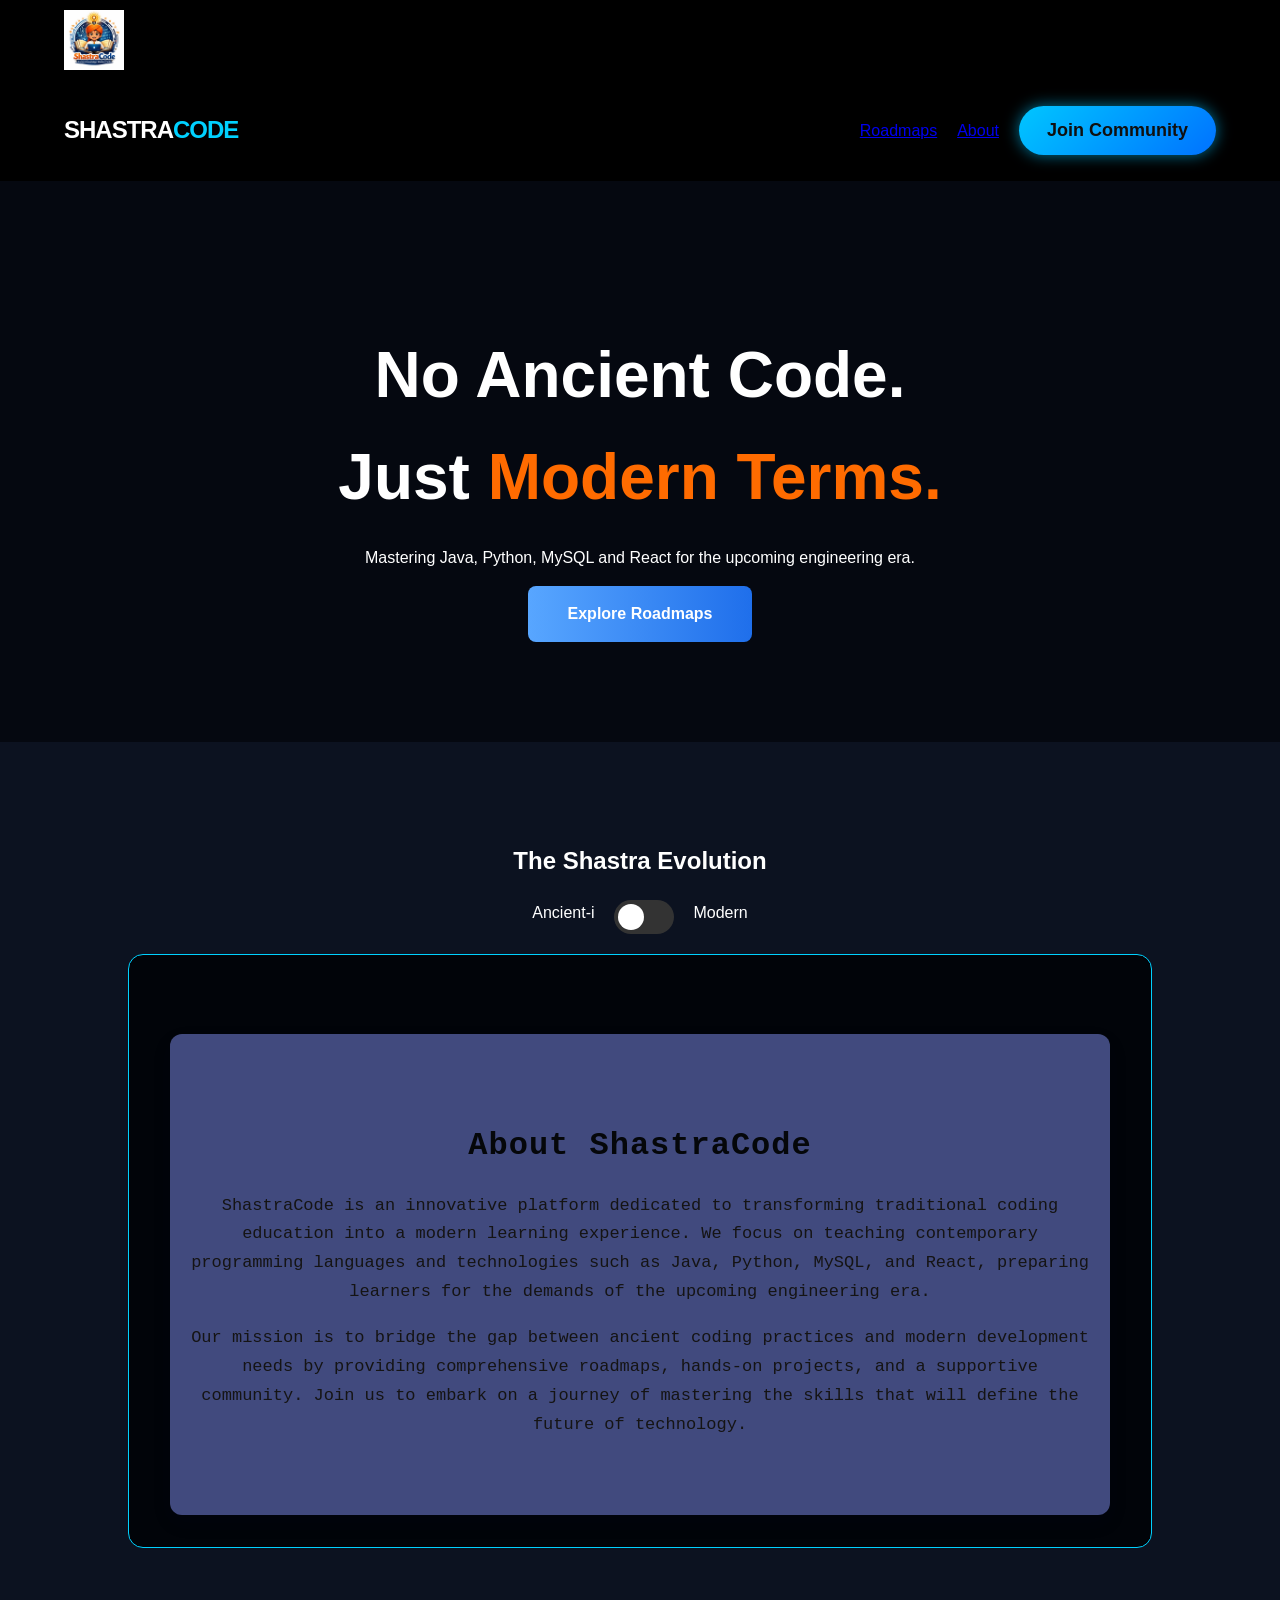
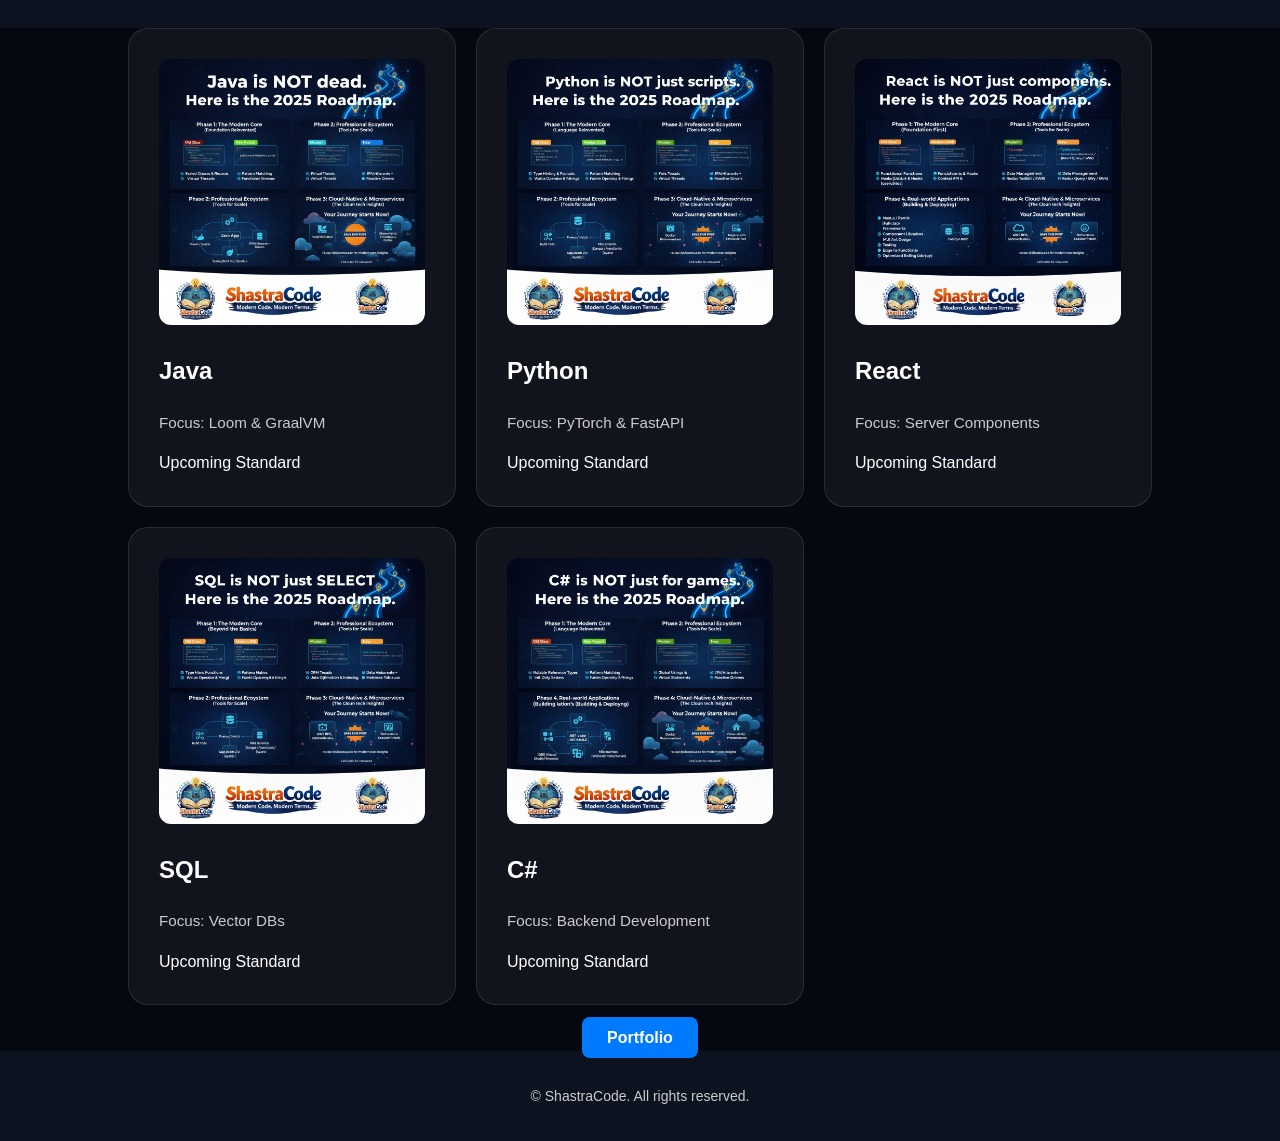
==== index.html @ 58cebaa6 "Add files via upload" ====
<!DOCTYPE html>
<html lang="en">
<head>
    <meta charset="UTF-8">
    <meta name="viewport" content="width=device-width, initial-scale=1.0">
    <title>ShastraCode | Modern Terms</title>
    <link rel="stylesheet" href="style.css">
</head>
<nav>
    <div class="logo">
        <a href="#">
            <img src="WhatsApp Image 2025-12-17 at 12.20.04 AM.jpeg" alt="ShastraCode Logo">
        </a>
    </div>
    
</nav>
<body>
    <nav>
        <div class="logo">SHASTRA<span>CODE</span></div>
        <ul>
            <li><a href="#roadmaps">Roadmaps</a></li>
            <li><a href="#about">About</a></li>
            <li><button id="joinBtn" class="join-btn">Join Community</button></li>
        </ul>
    </nav>
    <header>
        <h1>No Ancient Code. <br>Just <span>Modern Terms.</span></h1>
        <p>Mastering Java, Python, MySQL and React for the upcoming engineering era.</p>
        <a href="roadmap.html" class="explore-btn">Explore Roadmaps</a>
    </header>
    <section class="comparison-section">
    <h2>The Shastra Evolution</h2>
    <div class="toggle-container">
        <span id="label-ancient">Ancient</span>-i 
        <label class="switch">
            <input type="checkbox" id="codeToggle">
            <span class="slider round"></span>
        </label>
        <span id="label-modern">Modern</span>
    </div>
    <div class="code-display">
        <pre id="codeBlock">
        </pre>
        <section id="about" class="about-section">
        <h2>About ShastraCode</h2>
        <p>ShastraCode is an innovative platform dedicated to transforming traditional coding education into a
        modern learning experience. We focus on teaching contemporary programming languages and technologies such as 
        Java, Python, MySQL, and React, preparing learners for the demands of the upcoming engineering era.</p>
        <p>Our mission is to bridge the gap between ancient coding practices and modern development needs
        by providing comprehensive roadmaps, hands-on projects, and a supportive community. Join us to embark on a journey
         of mastering the skills that will define the future of technology.</p>
        </section>
    </div>
    </section>
    <section id="roadmaps" class="grid">
    <div class="card" data-image="roadmap-java.jpg">
        <img src="Road map java.jpg" alt="roadmap-java">
        <h2>Java</h2>
        <p>Focus: Loom & GraalVM</p>
        <span>Upcoming Standard</span>
    </div>

    <div class="card" data-image="roadmap-python.jpg">
        <img src="road map of python.jpg" alt="roadmap-python">
        <h2>Python</h2>
        <p>Focus: PyTorch & FastAPI</p>
        <span>Upcoming Standard</span>
    </div>

    <div class="card" data-image="roadmap-react.png">
        <img src="road map of react.png" alt="roadmap-react">
        <h2>React</h2>
        <p>Focus: Server Components</p>
        <span>Upcoming Standard</span>
    </div>

    <div class="card" data-image="roadmap-sql.jpg">
        <img src="road map of sql.jpg" alt="roadmap-sql">
        <h2>SQL</h2>
        <p>Focus: Vector DBs</p>
        <span>Upcoming Standard</span>
    </div>

    <div class="card" data-image="roadmap-csharp.png">
        <img src="roadmap of csharp.jpg" alt="roadmap-c#">
        <h2>C#</h2>
        <p>Focus: Backend Development</p>
        <span>Upcoming Standard</span>
    </div>
</section>
<div id="imageModal" class="modal">
    <span class="close">&times;</span>
    <img class="modal-content" id="modalImg">
</div>
<script>
const cards = document.querySelectorAll(".card");
const modal = document.getElementById("imageModal");
const modalImg = document.getElementById("modalImg");
const closeBtn = document.querySelector(".close");

cards.forEach(card => {
    card.addEventListener("click", () => {
        modal.style.display = "flex";
        modalImg.src = card.dataset.image;
    });
});

closeBtn.onclick = () => {
    modal.style.display = "none";
};

modal.onclick = (e) => {
    if (e.target === modal) {
        modal.style.display = "none";
    }
};
</script>
   <div id="communityModal" class="community-modal">
    <div class="community-box">
        <span class="close" id="closeCommunity">&times;</span>
        <h2>Join Our Community</h2>
        <!-- Instagram -->
        <a href="https://ig.me/j/AbYziWUjoGdrCdl3/"
           target="_blank"
           class="community-link instagram">
            Join on Instagram
        </a>
        <!-- WhatsApp Channel / Group -->
        <a href="https://chat.whatsapp.com/Jl9ePzjeTgsHrA8PAnRwOg"
           target="_blank"
           class="community-link whatsapp">
            Join on WhatsApp
        </a>
    </div>
</div>

<script>
    const joinBtn = document.getElementById('joinBtn');
    const communityModal = document.getElementById('communityModal');
    const closeCommunity = document.getElementById('closeCommunity');
    joinBtn.onclick = () => {
        communityModal.style.display = 'flex';
    };

    closeCommunity.onclick = () => {
        communityModal.style.display = 'none';
    };

    window.onclick = (e) => {
        if (e.target === communityModal) {
            communityModal.style.display = 'none';
        }
    };
</script>
<div class="center-btn">
    <li class="portfolio-btn">
        <a href="portfolio.html">Portfolio</a>
    </li>
</div>
<footer>
    <p>&copy;  ShastraCode. All rights reserved.</p>
</footer>
</body>
</html>
---- style.css ----
:root {
    --bg: #050810;
    --card-bg: rgba(255, 255, 255, 0.05);
    --orange: #ff6b00;
    --blue: #00d1ff;
    --text: #ffffff;
}
body {
    background-color: var(--bg);
    color: var(--text);
    font-family: 'Inter', sans-serif;
    margin: 0;
    line-height: 1.6;
}
nav {
    display: flex;
    justify-content: space-between;
    padding: 2rem 5%;
    align-items: center;
}
.logo { 
    font-weight: 900; 
    font-size: 1.5rem; 
    letter-spacing: -1px;
    box-sizing: border-box;
}
.logo span {
     color: var(--blue); 
}
header {
    text-align: center;
    padding: 100px 10%;
}
h1 { 
    font-size: 4rem; 
    margin-bottom: 1rem; 
}
h1 span {
     color: var(--orange);
}
.grid {
    display: grid;
    grid-template-columns: repeat(auto-fit, minmax(250px, 1fr));
    gap: 20px;
    padding: 0 10%;
}
.card {
    background: var(--card-bg);
    padding: 30px;
    border-radius: 20px;
    border: 1px solid rgba(255, 255, 255, 0.1);
    transition: 0.3s ease;
}
.card:hover {
    border-color: var(--blue);
    transform: translateY(-10px);
}
.comparison-section { 
    padding: 80px 10%; 
    text-align: center; 
    background: #0c1220; 
}
.code-display { 
    background: #010409; 
    padding: 2rem; 
    border-radius: 15px; 
    text-align: left; 
    font-family: 'Fira Code', monospace;
    border: 1px solid var(--blue);
    margin-top: 20px;
}
.switch { 
    position: relative;
    display: inline-block;
    width: 60px; 
    height: 34px; 
    margin: 0 15px; 
}
.switch input {
    opacity: 0;
    width: 0; 
    height: 0;
}
.slider { 
    position: absolute; 
    cursor: pointer; 
    top: 0; 
    left: 0; 
    right: 0; 
    bottom: 0; 
    background-color: #333;
    transition: .4s; 
    border-radius: 34px;
}
.slider:before { 
    position: absolute; 
    content: ""; 
    height: 26px; 
    width: 26px; 
    left: 4px; 
    bottom: 4px; 
    background-color: white;
    transition: .4s;
    border-radius: 50%; 
}
input:checked + .slider { 
    background-color: var(--orange); 
}
input:checked + .slider:before { 
    transform: translateX(26px); 
}
nav {
    display: flex;
    justify-content: space-between;
    align-items: center;
    padding: 10px 5%;
    background: #000000; 
}
.logo img {
    height: 60px; 
    width: auto;  
    display: block;
}
nav ul {
    display: flex;
    list-style: none;
    align-items: center;
}

nav ul li {
    margin-left: 20px;
}
.path-steps {
    display: flex;
    flex-direction: column;
    align-items: center;
    gap: 20px;
    margin-top: 40px;
}
.step {
    background: var(--card-bg);
    border-left: 4px solid var(--orange);
    padding: 20px;
    width: 80%;
    border-radius: 0 15px 15px 0;
    position: relative;
    animation: slideIn 0.5s ease forwards;
}
@keyframes slideIn {
    from { opacity: 0; transform: translateX(-20px); }
    to { opacity: 1; transform: translateX(0); }
}
.about-section {
  padding: 60px 20px;
  background: #414a7e;
  text-align: center;
  max-width: 900px;
  margin: 0 auto;
  border-radius: 12px;
  box-shadow: 0 8px 20px rgba(14, 12, 46, 0.08);
}
.about-section h2 {
  font-size: 32px;
  font-weight: 700;
  color: #05070a;
  margin-bottom: 20px;
  letter-spacing: 1px;
}
.about-section p {
  font-size: 17px;
  line-height: 1.7;
  color: #151414;
  margin-bottom: 15px;
}
/* Responsive Design */
@media (max-width: 768px) {
  .about-section {
    padding: 40px 15px;
  }
  .about-section h2 {
    font-size: 26px;
  }
  .about-section p {
    font-size: 15px;
  }
}
.modal {
    display: none;
    position: fixed;
    z-index: 999;
    inset: 0;
    background: rgba(0, 0, 0, 0.85);
    justify-content: center;
    align-items: center;
}
.modal-content {
    max-width: 90%;
    max-height: 90%;
    border-radius: 12px;
}
.close {
    position: absolute;
    top: 25px;
    right: 35px;
    font-size: 40px;
    color: #fff;
    cursor: pointer;
}
.card {
    cursor: pointer;
    transition: transform 0.3s ease;
}
.card:hover {
    transform: translateY(-6px);
}
.card img {
    width: 100%;
    border-radius: 12px;
}
.card h3 {
    margin-top: 15px;
    font-size: 1.2rem;
}
.card p {
    font-size: 0.95rem;
    color: #ccc;
    margin-top: 10px;
}
.card:hover h3 {
    color: var(--blue);
}
.card:hover p {
    color: #eee;
}
.modal-content img {
    width: 100%;
    height: auto;
    border-radius: 12px;
}
.modal-content video {
    width: 100%;
    height: auto;
    border-radius: 12px;
}
.modal-content iframe {
    width: 100%;
    height: 500px;
    border: none;
    border-radius: 12px;
}
.modal.show {
    display: flex;
}
.join-btn {
    background: linear-gradient(135deg, #00c6ff, #0072ff);
    color: #101010;
    border: none;
    padding: 14px 28px;
    font-size: 18px;
    font-weight: 600;
    border-radius: 30px;
    cursor: pointer;
    box-shadow: 0 0 15px rgba(0, 198, 255, 0.6);
    transition: transform 0.3s ease, box-shadow 0.3s ease;
}
.join-btn:hover {
    transform: translateY(-3px);
    box-shadow: 0 0 25px rgba(12, 176, 201, 0.9);
}
.community-modal {
    display: none;
    position: fixed;
    inset: 0;
    background: rgba(240, 239, 239, 0.8);
    justify-content: center;
    align-items: center;
    z-index: 1000;
}
.community-box {
    background: #111;
    padding: 30px;
    border-radius: 16px;
    text-align: center;
    width: 300px;
    box-shadow: 0 0 20px rgba(0, 198, 255, 0.4);
}
.community-box h2 {
    color: #fff;
    margin-bottom: 20px;
}
.community-link {
    display: block;
    padding: 12px;
    margin: 10px 0;
    border-radius: 8px;
    color: #fff;
    text-decoration: none;
    font-weight: 600;
}
.instagram {
    background: linear-gradient(45deg, #f58529, #dd2a7b, #8134af);
}
.whatsapp {
    background: #25D366;
}
.close {
    position: absolute;
    top: 15px;
    right: 25px;
    font-size: 28px;
    color: #f1f4f1;
    cursor: pointer;
}
html {
  scroll-behavior: smooth;
}
button:hover {
  transform: scale(1.05);
}
button:active {
  transform: scale(0.95);
}
.login-body {
    background: #0f172a;
    display: flex;
    justify-content: center;
    align-items: center;
    height: 100vh;
}
.login-container {
    background: #020617;
    padding: 30px;
    width: 320px;
    border-radius: 10px;
    text-align: center;
    color: white;
}

.login-container input,
.login-container select {
    width: 100%;
    padding: 10px;
    margin: 10px 0;
    border-radius: 5px;
    border: none;
}
.login-container button {
    width: 100%;
    padding: 10px;
    background: #38bdf8;
    border: none;
    border-radius: 5px;
    cursor: pointer;
}
#errorMsg {
    color: red;
    margin-top: 10px;
}
button {
  background: linear-gradient(135deg, #56ccf2, #2f80ed);
  border: none;
  padding: 14px;
  width: 100%;
  border-radius: 10px;
  color: white;
  font-weight: bold;
  cursor: pointer;
  transition: 0.3s;
}

button:hover {
  transform: translateY(-2px);
  box-shadow: 0 8px 20px rgba(47,128,237,0.6);
}

.explore-btn {
    display: inline-block;
    padding: 15px 40px;
    background: linear-gradient(90deg, #58a6ff, #1f6feb);
    color: white;
    text-decoration: none;
    border-radius: 8px;
    font-weight: 600;
    transition: 0.3s ease;
}

.explore-btn:hover {
    transform: scale(1.05);
    box-shadow: 0 0 20px #58a6ff;
}
footer {
    text-align: center;
    padding: 20px;
    background: #0c1220;
    color: #ccc;
    font-size: 14px;
}
.center-btn {
    display: flex;
    justify-content: center;
    align-items: center;
    margin-top: 20px;
}

.portfolio-btn {
    list-style: none;
}

.portfolio-btn a {
    text-decoration: none;
    background-color: #007BFF;
    color: white;
    padding: 12px 25px;
    border-radius: 8px;
    font-size: 16px;
    font-weight: bold;
    transition: 0.3s ease;
}

.portfolio-btn a:hover {
    background-color: #0056b3;
    transform: scale(1.05);
}
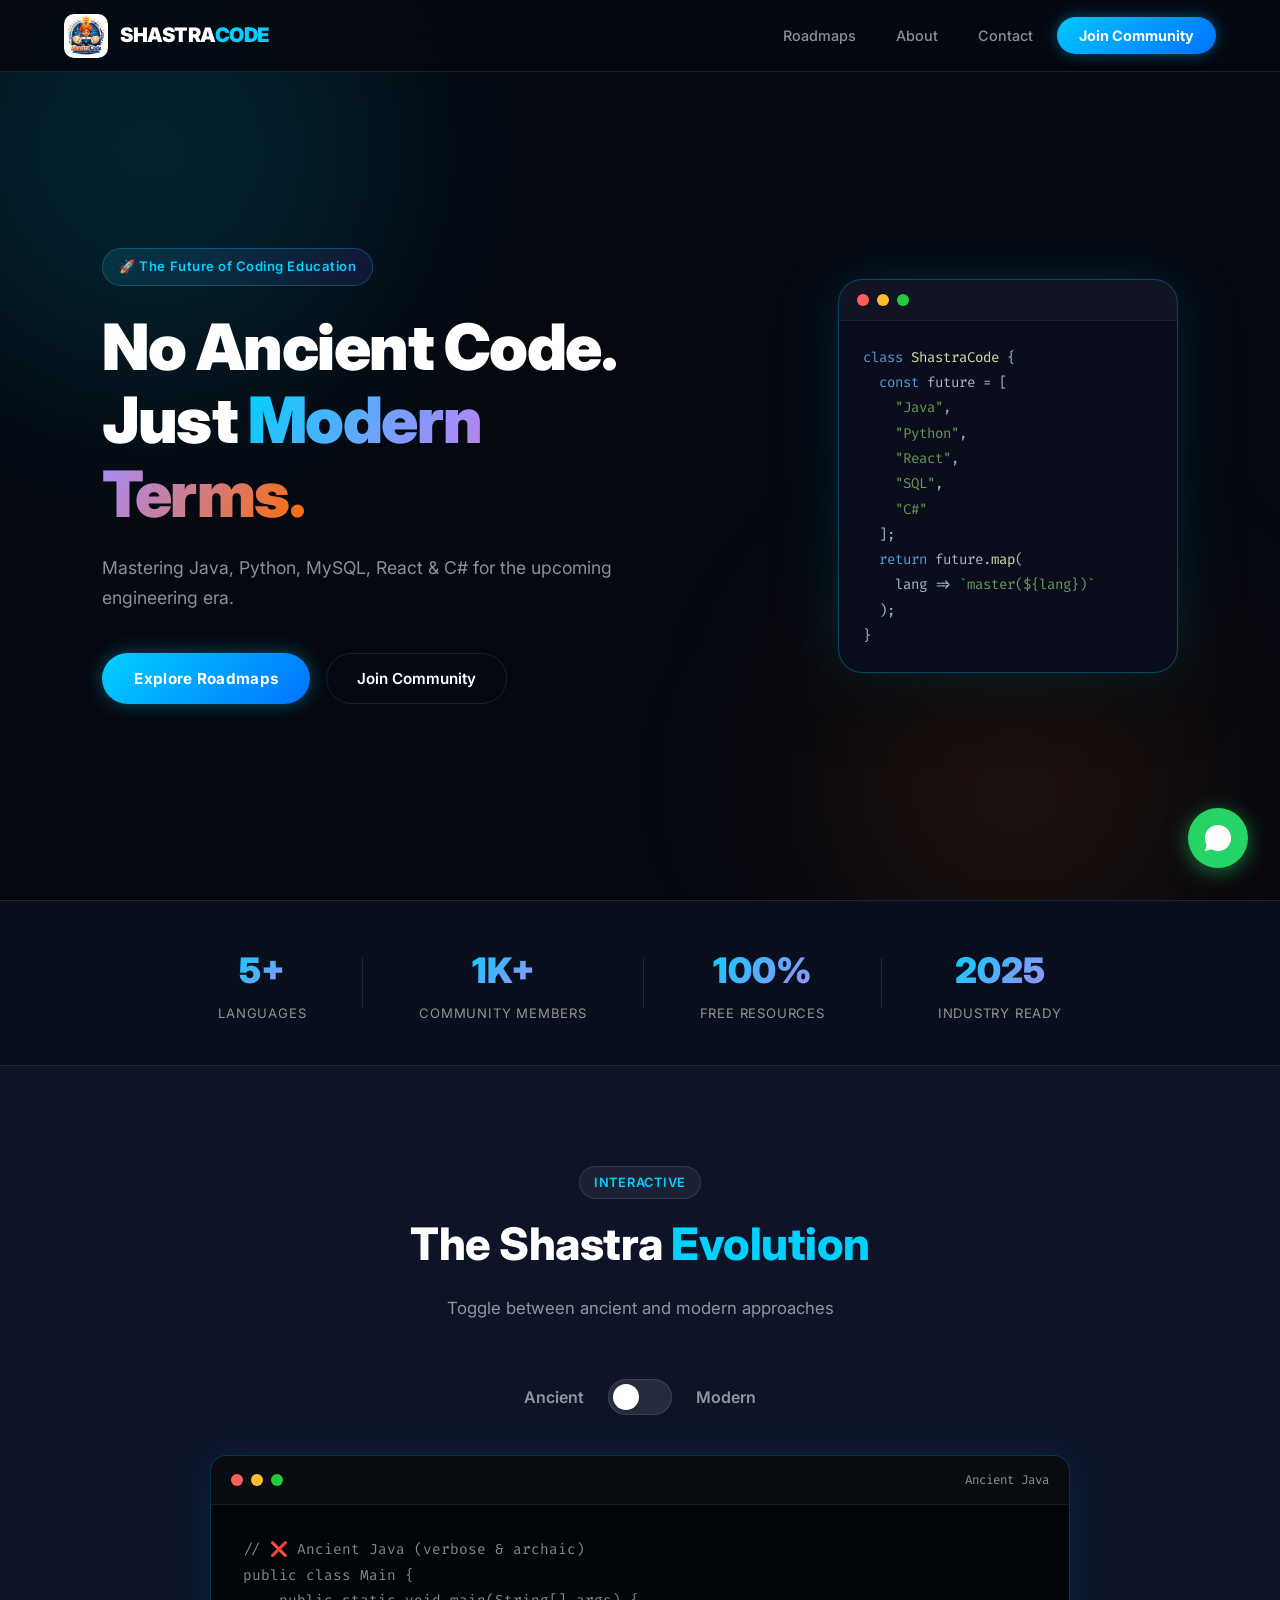
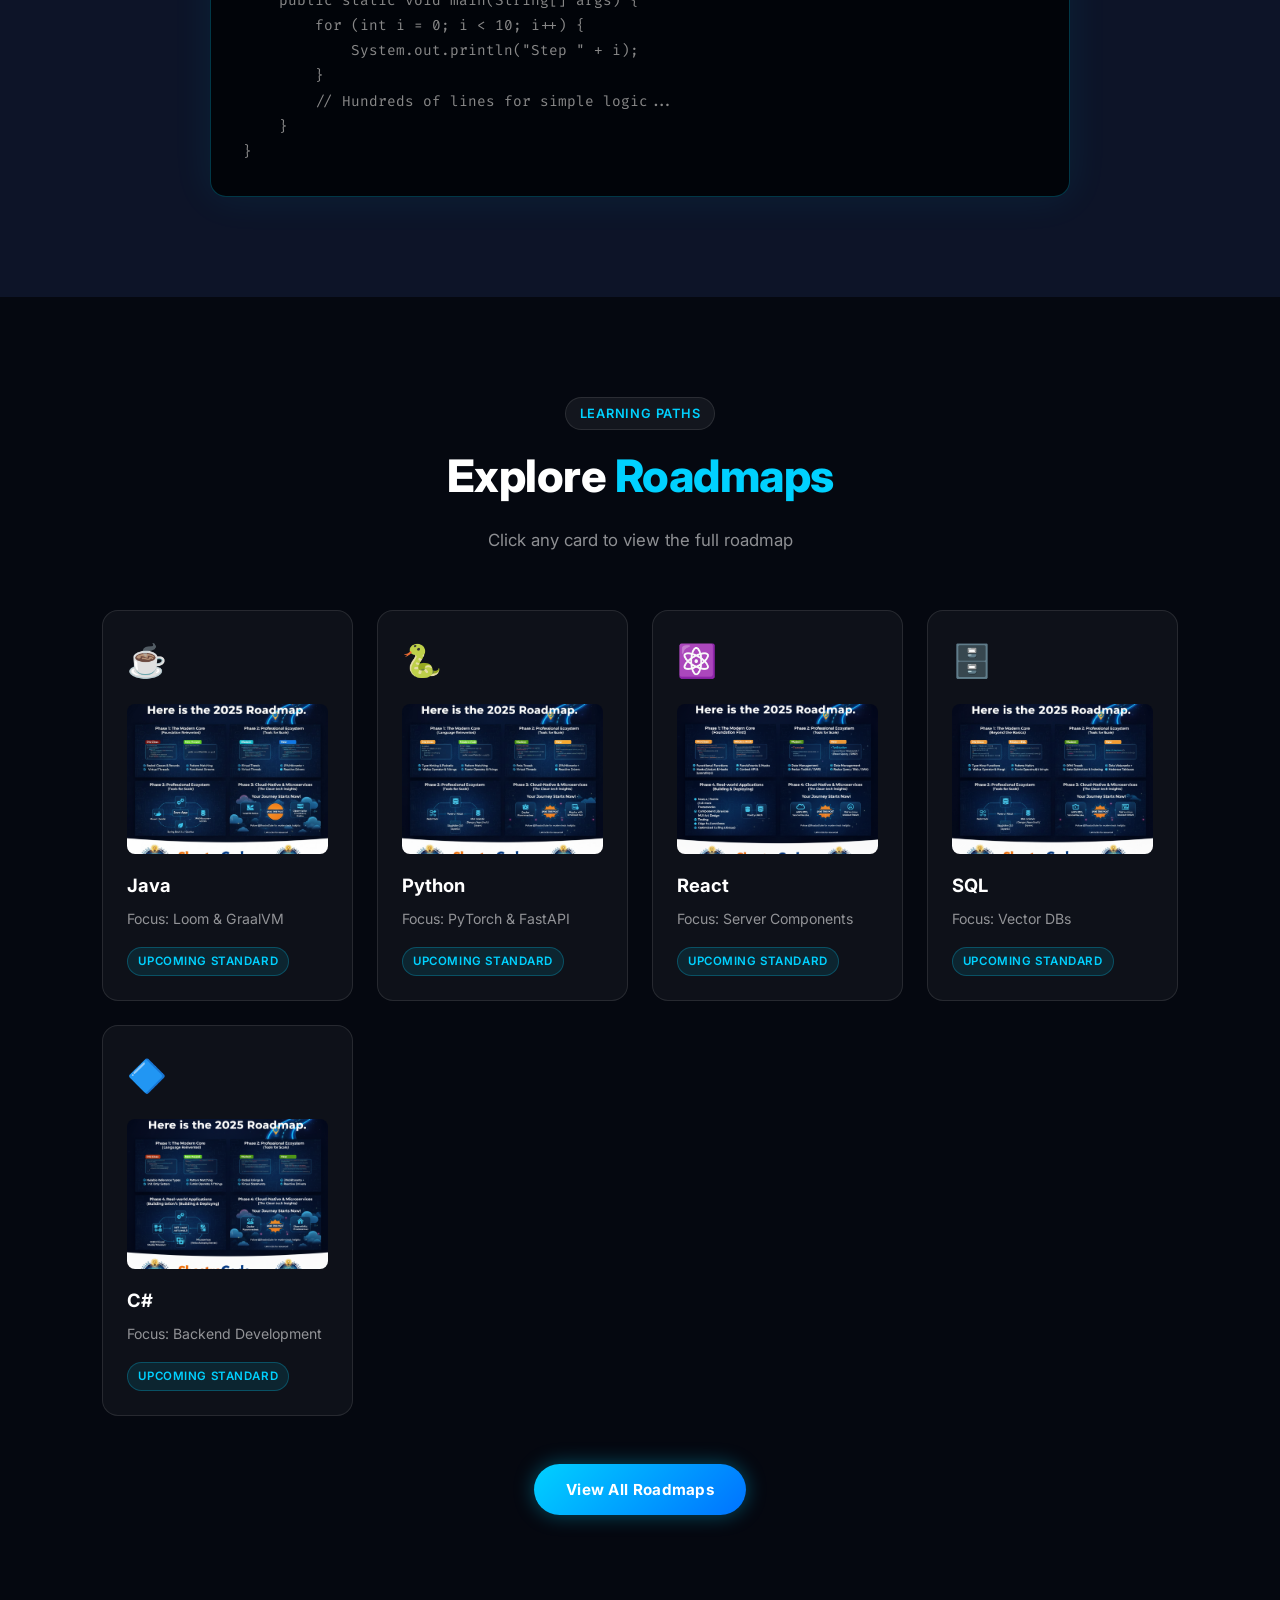
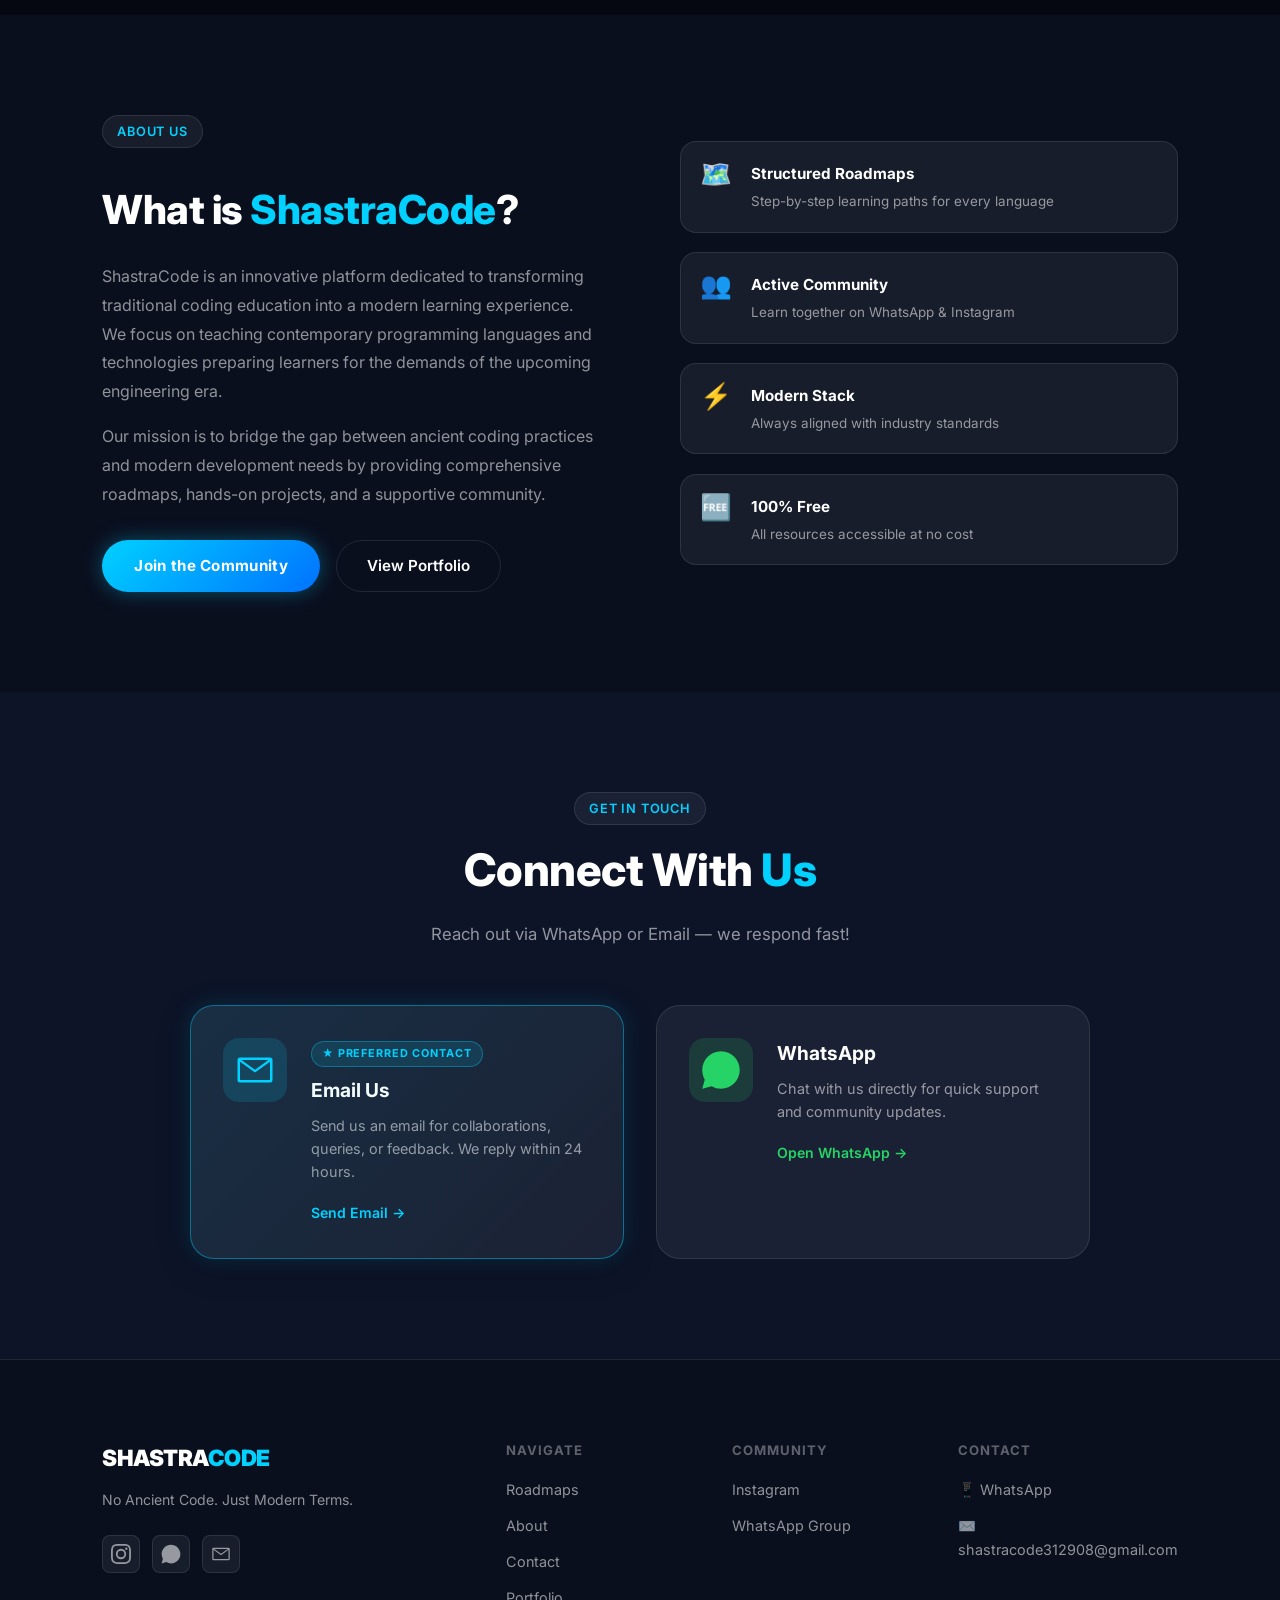
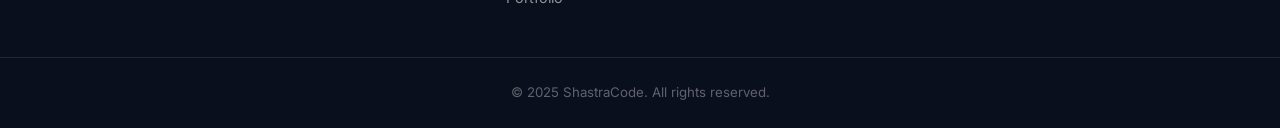
==== commit 84f189ed: "Add files via upload" ====
--- a/index.html
+++ b/index.html
@@ -1,164 +1,373 @@
-<!DOCTYPE html>
-<html lang="en">
-<head>
-    <meta charset="UTF-8">
-    <meta name="viewport" content="width=device-width, initial-scale=1.0">
-    <title>ShastraCode | Modern Terms</title>
-    <link rel="stylesheet" href="style.css">
-</head>
-<nav>
-    <div class="logo">
-        <a href="#">
-            <img src="WhatsApp Image 2025-12-17 at 12.20.04 AM.jpeg" alt="ShastraCode Logo">
-        </a>
-    </div>
-    
-</nav>
-<body>
-    <nav>
-        <div class="logo">SHASTRA<span>CODE</span></div>
-        <ul>
-            <li><a href="#roadmaps">Roadmaps</a></li>
-            <li><a href="#about">About</a></li>
-            <li><button id="joinBtn" class="join-btn">Join Community</button></li>
-        </ul>
-    </nav>
-    <header>
-        <h1>No Ancient Code. <br>Just <span>Modern Terms.</span></h1>
-        <p>Mastering Java, Python, MySQL and React for the upcoming engineering era.</p>
-        <a href="roadmap.html" class="explore-btn">Explore Roadmaps</a>
-    </header>
-    <section class="comparison-section">
-    <h2>The Shastra Evolution</h2>
-    <div class="toggle-container">
-        <span id="label-ancient">Ancient</span>-i 
-        <label class="switch">
-            <input type="checkbox" id="codeToggle">
-            <span class="slider round"></span>
-        </label>
-        <span id="label-modern">Modern</span>
-    </div>
-    <div class="code-display">
-        <pre id="codeBlock">
-        </pre>
-        <section id="about" class="about-section">
-        <h2>About ShastraCode</h2>
-        <p>ShastraCode is an innovative platform dedicated to transforming traditional coding education into a
-        modern learning experience. We focus on teaching contemporary programming languages and technologies such as 
-        Java, Python, MySQL, and React, preparing learners for the demands of the upcoming engineering era.</p>
-        <p>Our mission is to bridge the gap between ancient coding practices and modern development needs
-        by providing comprehensive roadmaps, hands-on projects, and a supportive community. Join us to embark on a journey
-         of mastering the skills that will define the future of technology.</p>
-        </section>
-    </div>
-    </section>
-    <section id="roadmaps" class="grid">
-    <div class="card" data-image="roadmap-java.jpg">
-        <img src="Road map java.jpg" alt="roadmap-java">
-        <h2>Java</h2>
-        <p>Focus: Loom & GraalVM</p>
-        <span>Upcoming Standard</span>
-    </div>
-
-    <div class="card" data-image="roadmap-python.jpg">
-        <img src="road map of python.jpg" alt="roadmap-python">
-        <h2>Python</h2>
-        <p>Focus: PyTorch & FastAPI</p>
-        <span>Upcoming Standard</span>
-    </div>
-
-    <div class="card" data-image="roadmap-react.png">
-        <img src="road map of react.png" alt="roadmap-react">
-        <h2>React</h2>
-        <p>Focus: Server Components</p>
-        <span>Upcoming Standard</span>
-    </div>
-
-    <div class="card" data-image="roadmap-sql.jpg">
-        <img src="road map of sql.jpg" alt="roadmap-sql">
-        <h2>SQL</h2>
-        <p>Focus: Vector DBs</p>
-        <span>Upcoming Standard</span>
-    </div>
-
-    <div class="card" data-image="roadmap-csharp.png">
-        <img src="roadmap of csharp.jpg" alt="roadmap-c#">
-        <h2>C#</h2>
-        <p>Focus: Backend Development</p>
-        <span>Upcoming Standard</span>
-    </div>
-</section>
-<div id="imageModal" class="modal">
-    <span class="close">&times;</span>
-    <img class="modal-content" id="modalImg">
-</div>
-<script>
-const cards = document.querySelectorAll(".card");
-const modal = document.getElementById("imageModal");
-const modalImg = document.getElementById("modalImg");
-const closeBtn = document.querySelector(".close");
-
-cards.forEach(card => {
-    card.addEventListener("click", () => {
-        modal.style.display = "flex";
-        modalImg.src = card.dataset.image;
-    });
-});
-
-closeBtn.onclick = () => {
-    modal.style.display = "none";
-};
-
-modal.onclick = (e) => {
-    if (e.target === modal) {
-        modal.style.display = "none";
-    }
-};
-</script>
-   <div id="communityModal" class="community-modal">
-    <div class="community-box">
-        <span class="close" id="closeCommunity">&times;</span>
-        <h2>Join Our Community</h2>
-        <!-- Instagram -->
-        <a href="https://ig.me/j/AbYziWUjoGdrCdl3/"
-           target="_blank"
-           class="community-link instagram">
-            Join on Instagram
-        </a>
-        <!-- WhatsApp Channel / Group -->
-        <a href="https://chat.whatsapp.com/Jl9ePzjeTgsHrA8PAnRwOg"
-           target="_blank"
-           class="community-link whatsapp">
-            Join on WhatsApp
-        </a>
-    </div>
-</div>
-
-<script>
-    const joinBtn = document.getElementById('joinBtn');
-    const communityModal = document.getElementById('communityModal');
-    const closeCommunity = document.getElementById('closeCommunity');
-    joinBtn.onclick = () => {
-        communityModal.style.display = 'flex';
-    };
-
-    closeCommunity.onclick = () => {
-        communityModal.style.display = 'none';
-    };
-
-    window.onclick = (e) => {
-        if (e.target === communityModal) {
-            communityModal.style.display = 'none';
-        }
-    };
-</script>
-<div class="center-btn">
-    <li class="portfolio-btn">
-        <a href="portfolio.html">Portfolio</a>
-    </li>
-</div>
-<footer>
-    <p>&copy;  ShastraCode. All rights reserved.</p>
-</footer>
-</body>
+<!DOCTYPE html>
+<html lang="en">
+<head>
+    <meta charset="UTF-8">
+    <meta name="viewport" content="width=device-width, initial-scale=1.0">
+    <title>ShastraCode | Modern Terms</title>
+    <meta name="description" content="ShastraCode — mastering Java, Python, MySQL, React and C# for the upcoming engineering era. Join our community today.">
+    <link rel="preconnect" href="https://fonts.googleapis.com">
+    <link rel="preconnect" href="https://fonts.gstatic.com" crossorigin>
+    <link href="https://fonts.googleapis.com/css2?family=Inter:wght@300;400;500;600;700;900&family=Fira+Code:wght@400;500&display=swap" rel="stylesheet">
+    <link rel="stylesheet" href="style.css">
+</head>
+<body>
+
+<!-- ===================== NAVBAR ===================== -->
+<nav id="navbar">
+    <div class="nav-inner">
+        <a href="#" class="logo-wrap">
+            <img src="WhatsApp Image 2025-12-17 at 12.20.04 AM.jpeg" alt="ShastraCode Logo" class="logo-img">
+            <span class="logo-text">SHASTRA<span class="accent">CODE</span></span>
+        </a>
+        <ul class="nav-links">
+            <li><a href="#roadmaps" class="nav-link">Roadmaps</a></li>
+            <li><a href="#about" class="nav-link">About</a></li>
+            <li><a href="#contact" class="nav-link">Contact</a></li>
+            <li><button id="joinBtn" class="join-btn">Join Community</button></li>
+        </ul>
+        <button class="hamburger" id="hamburger" aria-label="Open menu">
+            <span></span><span></span><span></span>
+        </button>
+    </div>
+</nav>
+
+<!-- Mobile Nav -->
+<div class="mobile-nav" id="mobileNav">
+    <a href="#roadmaps" class="mob-link">Roadmaps</a>
+    <a href="#about" class="mob-link">About</a>
+    <a href="#contact" class="mob-link">Contact</a>
+    <button id="joinBtnMob" class="join-btn mob-join">Join Community</button>
+</div>
+
+<!-- ===================== HERO ===================== -->
+<header class="hero" id="hero">
+    <div class="hero-glow glow-1"></div>
+    <div class="hero-glow glow-2"></div>
+    <div class="hero-content">
+        <div class="badge">&#x1F680; The Future of Coding Education</div>
+        <h1>No Ancient Code.<br>Just <span class="gradient-text">Modern Terms.</span></h1>
+        <p class="hero-sub">Mastering Java, Python, MySQL, React &amp; C# for the upcoming engineering era.</p>
+        <div class="hero-actions">
+            <a href="#roadmaps" class="btn-primary">Explore Roadmaps</a>
+            <button id="joinBtnHero" class="btn-ghost">Join Community</button>
+        </div>
+    </div>
+    <div class="hero-visual">
+        <div class="code-float">
+            <div class="code-float-header">
+                <span class="code-dot-r"></span>
+                <span class="code-dot-y"></span>
+                <span class="code-dot-g"></span>
+            </div>
+            <pre class="hero-code"><span class="c-blue">class</span> <span class="c-yellow">ShastraCode</span> {
+  <span class="c-blue">const</span> future = [
+    <span class="c-green">"Java"</span>,
+    <span class="c-green">"Python"</span>,
+    <span class="c-green">"React"</span>,
+    <span class="c-green">"SQL"</span>,
+    <span class="c-green">"C#"</span>
+  ];
+  <span class="c-blue">return</span> future.<span class="c-yellow">map</span>(
+    lang =&gt; <span class="c-green">`master(${lang})`</span>
+  );
+}</pre>
+        </div>
+    </div>
+</header>
+
+<!-- ===================== STATS STRIP ===================== -->
+<section class="stats-strip">
+    <div class="stat">
+        <span class="stat-num">5+</span>
+        <span class="stat-label">Languages</span>
+    </div>
+    <div class="stat-divider"></div>
+    <div class="stat">
+        <span class="stat-num">1K+</span>
+        <span class="stat-label">Community Members</span>
+    </div>
+    <div class="stat-divider"></div>
+    <div class="stat">
+        <span class="stat-num">100%</span>
+        <span class="stat-label">Free Resources</span>
+    </div>
+    <div class="stat-divider"></div>
+    <div class="stat">
+        <span class="stat-num">2025</span>
+        <span class="stat-label">Industry Ready</span>
+    </div>
+</section>
+
+<!-- ===================== EVOLUTION SECTION ===================== -->
+<section class="evolution-section" id="evolution">
+    <div class="section-header">
+        <span class="section-tag">Interactive</span>
+        <h2>The Shastra <span class="accent">Evolution</span></h2>
+        <p>Toggle between ancient and modern approaches</p>
+    </div>
+    <div class="toggle-row">
+        <span class="toggle-label" id="label-ancient">Ancient</span>
+        <label class="switch">
+            <input type="checkbox" id="codeToggle">
+            <span class="slider round"></span>
+        </label>
+        <span class="toggle-label" id="label-modern">Modern</span>
+    </div>
+    <div class="code-display">
+        <div class="code-header-bar">
+            <div class="code-dots">
+                <span class="dot r"></span>
+                <span class="dot y"></span>
+                <span class="dot g"></span>
+            </div>
+            <span class="code-lang-tag" id="codeLangTag">Ancient Java</span>
+        </div>
+        <pre id="codeBlock" class="code-body"></pre>
+    </div>
+</section>
+
+<!-- ===================== ROADMAPS ===================== -->
+<section id="roadmaps" class="roadmaps-section">
+    <div class="section-header">
+        <span class="section-tag">Learning Paths</span>
+        <h2>Explore <span class="accent">Roadmaps</span></h2>
+        <p>Click any card to view the full roadmap</p>
+    </div>
+    <div class="grid">
+        <div class="card" data-img="Road map java.jpg" data-title="Java Roadmap">
+            <div class="card-icon">&#x2615;</div>
+            <img src="Road map java.jpg" alt="Java Roadmap" loading="lazy">
+            <h3>Java</h3>
+            <p>Focus: Loom &amp; GraalVM</p>
+            <span class="card-badge">Upcoming Standard</span>
+        </div>
+        <div class="card" data-img="road map of python.jpg" data-title="Python Roadmap">
+            <div class="card-icon">&#x1F40D;</div>
+            <img src="road map of python.jpg" alt="Python Roadmap" loading="lazy">
+            <h3>Python</h3>
+            <p>Focus: PyTorch &amp; FastAPI</p>
+            <span class="card-badge">Upcoming Standard</span>
+        </div>
+        <div class="card" data-img="road map of react.png" data-title="React Roadmap">
+            <div class="card-icon">&#x269B;&#xFE0F;</div>
+            <img src="road map of react.png" alt="React Roadmap" loading="lazy">
+            <h3>React</h3>
+            <p>Focus: Server Components</p>
+            <span class="card-badge">Upcoming Standard</span>
+        </div>
+        <div class="card" data-img="road map of sql.jpg" data-title="SQL Roadmap">
+            <div class="card-icon">&#x1F5C4;&#xFE0F;</div>
+            <img src="road map of sql.jpg" alt="SQL Roadmap" loading="lazy">
+            <h3>SQL</h3>
+            <p>Focus: Vector DBs</p>
+            <span class="card-badge">Upcoming Standard</span>
+        </div>
+        <div class="card" data-img="roadmap of csharp.jpg" data-title="C# Roadmap">
+            <div class="card-icon">&#x1F537;</div>
+            <img src="roadmap of csharp.jpg" alt="C# Roadmap" loading="lazy">
+            <h3>C#</h3>
+            <p>Focus: Backend Development</p>
+            <span class="card-badge">Upcoming Standard</span>
+        </div>
+    </div>
+    <div class="view-all">
+        <a href="roadmap.html" class="btn-primary">View All Roadmaps</a>
+    </div>
+</section>
+
+<!-- ===================== ABOUT ===================== -->
+<section id="about" class="about-section">
+    <div class="about-inner">
+        <div class="about-text">
+            <span class="section-tag">About Us</span>
+            <h2>What is <span class="accent">ShastraCode</span>?</h2>
+            <p>ShastraCode is an innovative platform dedicated to transforming traditional coding education into a modern learning experience. We focus on teaching contemporary programming languages and technologies preparing learners for the demands of the upcoming engineering era.</p>
+            <p>Our mission is to bridge the gap between ancient coding practices and modern development needs by providing comprehensive roadmaps, hands-on projects, and a supportive community.</p>
+            <div class="about-actions">
+                <button id="joinBtnAbout" class="btn-primary">Join the Community</button>
+                <a href="portfolio.html" class="btn-ghost">View Portfolio</a>
+            </div>
+        </div>
+        <div class="about-visual">
+            <div class="about-feature-list">
+                <div class="feature-item">
+                    <span class="feature-icon">&#x1F5FA;&#xFE0F;</span>
+                    <div>
+                        <strong>Structured Roadmaps</strong>
+                        <p>Step-by-step learning paths for every language</p>
+                    </div>
+                </div>
+                <div class="feature-item">
+                    <span class="feature-icon">&#x1F465;</span>
+                    <div>
+                        <strong>Active Community</strong>
+                        <p>Learn together on WhatsApp &amp; Instagram</p>
+                    </div>
+                </div>
+                <div class="feature-item">
+                    <span class="feature-icon">&#x26A1;</span>
+                    <div>
+                        <strong>Modern Stack</strong>
+                        <p>Always aligned with industry standards</p>
+                    </div>
+                </div>
+                <div class="feature-item">
+                    <span class="feature-icon">&#x1F193;</span>
+                    <div>
+                        <strong>100% Free</strong>
+                        <p>All resources accessible at no cost</p>
+                    </div>
+                </div>
+            </div>
+        </div>
+    </div>
+</section>
+
+<!-- ===================== CONTACT ===================== -->
+<section id="contact" class="contact-section">
+    <div class="section-header">
+        <span class="section-tag">Get In Touch</span>
+        <h2>Connect With <span class="accent">Us</span></h2>
+        <p>Reach out via WhatsApp or Email — we respond fast!</p>
+    </div>
+    <div class="contact-cards">
+        <!-- WhatsApp Card -->
+        <a href="https://wa.me/917652824173?text=Hi%20ShastraCode!%20I'd%20like%20to%20know%20more."
+           target="_blank"
+           rel="noopener noreferrer"
+           class="contact-card whatsapp-card"
+           id="whatsappContactCard">
+            <div class="contact-card-icon whatsapp-icon">
+                <svg viewBox="0 0 32 32" fill="currentColor" width="40" height="40">
+                    <path d="M16 1C7.73 1 1 7.73 1 16c0 2.82.74 5.45 2.03 7.74L1 31l7.49-2.02A15 15 0 0 0 16 31c8.27 0 15-6.73 15-15S24.27 1 16 1zm6.85 18.18c-.37-.19-2.21-1.09-2.55-1.21-.34-.12-.59-.19-.84.19-.25.37-.96 1.21-1.18 1.46-.21.25-.43.28-.8.09-.37-.19-1.57-.58-2.99-1.85-1.1-.98-1.85-2.2-2.07-2.57-.21-.37-.02-.57.16-.75.17-.17.37-.43.56-.65.19-.22.25-.37.37-.62.12-.25.06-.47-.03-.65-.09-.19-.84-2.02-1.15-2.77-.3-.72-.61-.62-.84-.63-.21-.01-.46-.01-.71-.01-.25 0-.65.09-.99.47-.34.37-1.3 1.27-1.3 3.1s1.33 3.6 1.52 3.85c.19.25 2.62 4 6.35 5.45.89.38 1.58.61 2.12.78.89.28 1.7.24 2.34.15.71-.11 2.21-.9 2.52-1.78.31-.87.31-1.62.22-1.78-.09-.16-.34-.25-.71-.44z"/>
+                </svg>
+            </div>
+            <div class="contact-card-body">
+                <h3>WhatsApp</h3>
+                <p>Chat with us directly for quick support and community updates.</p>
+                <span class="contact-cta">Open WhatsApp &#x2192;</span>
+            </div>
+        </a>
+
+        <a href="https://mail.google.com/mail/?view=cm&to=shastracode312908@gmail.com&su=Hello%20ShastraCode&body=Hi%20ShastraCode%20team,"
+           target="_blank"
+           rel="noopener noreferrer"
+           class="contact-card email-card"
+           id="emailContactCard">
+            <div class="contact-card-icon email-icon">
+                <svg viewBox="0 0 32 32" fill="currentColor" width="40" height="40">
+                    <path d="M28 6H4a2 2 0 0 0-2 2v16a2 2 0 0 0 2 2h24a2 2 0 0 0 2-2V8a2 2 0 0 0-2-2zm-1.2 2L16 15.77 5.2 8h21.6zM4 24V9.37l11.45 8.26a1 1 0 0 0 1.1 0L28 9.37V24H4z"/>
+                </svg>
+            </div>
+            <div class="contact-card-body">
+                <span class="email-badge">&#x2605; Preferred Contact</span>
+                <h3>Email Us</h3>
+                <p>Send us an email for collaborations, queries, or feedback. We reply within 24 hours.</p>
+                <span class="contact-cta">Send Email &#x2192;</span>
+            </div>
+        </a>
+    </div>
+</section>
+
+<!-- ===================== IMAGE MODAL ===================== -->
+<div id="imageModal" class="modal" role="dialog" aria-modal="true">
+    <div class="modal-inner">
+        <button class="modal-close" id="modalClose" aria-label="Close">&times;</button>
+        <p class="modal-title" id="modalTitle"></p>
+        <img class="modal-content" id="modalImg" alt="Roadmap detail">
+    </div>
+</div>
+
+<!-- ===================== COMMUNITY MODAL ===================== -->
+<div id="communityModal" class="community-modal" role="dialog" aria-modal="true">
+    <div class="community-box">
+        <button class="modal-close community-close" id="closeCommunity" aria-label="Close">&times;</button>
+        <div class="community-icon-wrap">&#x1F310;</div>
+        <h2>Join Our Community</h2>
+        <p class="community-sub">Connect with fellow learners on your favourite platform</p>
+        <div class="community-links">
+            <a href="https://ig.me/j/AbYziWUjoGdrCdl3/" target="_blank" rel="noopener noreferrer" class="community-link instagram" id="instagramLink">
+                <svg viewBox="0 0 24 24" fill="currentColor" width="20" height="20">
+                    <path d="M12 2.163c3.204 0 3.584.012 4.85.07 3.252.148 4.771 1.691 4.919 4.919.058 1.265.069 1.645.069 4.849 0 3.205-.012 3.584-.069 4.849-.149 3.225-1.664 4.771-4.919 4.919-1.266.058-1.644.07-4.85.07-3.204 0-3.584-.012-4.849-.07-3.26-.149-4.771-1.699-4.919-4.92-.058-1.265-.07-1.644-.07-4.849 0-3.204.013-3.583.07-4.849.149-3.227 1.664-4.771 4.919-4.919 1.266-.057 1.645-.069 4.849-.069zM12 0C8.741 0 8.333.014 7.053.072 2.695.272.273 2.69.073 7.052.014 8.333 0 8.741 0 12c0 3.259.014 3.668.072 4.948.2 4.358 2.618 6.78 6.98 6.98C8.333 23.986 8.741 24 12 24c3.259 0 3.668-.014 4.948-.072 4.354-.2 6.782-2.618 6.979-6.98.059-1.28.073-1.689.073-4.948 0-3.259-.014-3.667-.072-4.947-.196-4.354-2.617-6.78-6.979-6.98C15.668.014 15.259 0 12 0zm0 5.838a6.162 6.162 0 1 0 0 12.324 6.162 6.162 0 0 0 0-12.324zM12 16a4 4 0 1 1 0-8 4 4 0 0 1 0 8zm6.406-11.845a1.44 1.44 0 1 0 0 2.881 1.44 1.44 0 0 0 0-2.881z"/>
+                </svg>
+                Join on Instagram
+            </a>
+            <a href="https://chat.whatsapp.com/DwNeKzcWSHOH3y70Utm0xL" target="_blank" rel="noopener noreferrer" class="community-link whatsapp" id="whatsappCommunityLink">
+                <svg viewBox="0 0 32 32" fill="currentColor" width="20" height="20">
+                    <path d="M16 1C7.73 1 1 7.73 1 16c0 2.82.74 5.45 2.03 7.74L1 31l7.49-2.02A15 15 0 0 0 16 31c8.27 0 15-6.73 15-15S24.27 1 16 1zm6.85 18.18c-.37-.19-2.21-1.09-2.55-1.21-.34-.12-.59-.19-.84.19-.25.37-.96 1.21-1.18 1.46-.21.25-.43.28-.8.09-.37-.19-1.57-.58-2.99-1.85-1.1-.98-1.85-2.2-2.07-2.57-.21-.37-.02-.57.16-.75.17-.17.37-.43.56-.65.19-.22.25-.37.37-.62.12-.25.06-.47-.03-.65-.09-.19-.84-2.02-1.15-2.77-.3-.72-.61-.62-.84-.63-.21-.01-.46-.01-.71-.01-.25 0-.65.09-.99.47-.34.37-1.3 1.27-1.3 3.1s1.33 3.6 1.52 3.85c.19.25 2.62 4 6.35 5.45.89.38 1.58.61 2.12.78.89.28 1.7.24 2.34.15.71-.11 2.21-.9 2.52-1.78.31-.87.31-1.62.22-1.78-.09-.16-.34-.25-.71-.44z"/>
+                </svg>
+                Join on WhatsApp
+            </a>
+            <a href="https://mail.google.com/mail/?view=cm&to=shastracode312908@gmail.com&su=Hello%20ShastraCode&body=Hi%20ShastraCode%20team," target="_blank" rel="noopener noreferrer" class="community-link email" id="emailCommunityLink" style="background:rgba(0,209,255,0.10);border-color:rgba(0,209,255,0.4);color:#00d1ff;">
+                <svg viewBox="0 0 32 32" fill="currentColor" width="20" height="20">
+                    <path d="M28 6H4a2 2 0 0 0-2 2v16a2 2 0 0 0 2 2h24a2 2 0 0 0 2-2V8a2 2 0 0 0-2-2zm-1.2 2L16 15.77 5.2 8h21.6zM4 24V9.37l11.45 8.26a1 1 0 0 0 1.1 0L28 9.37V24H4z"/>
+                </svg>
+                &#x2605; Send us an Email
+            </a>
+        </div>
+    </div>
+</div>
+
+<!-- ===================== FLOATING WHATSAPP BUTTON ===================== -->
+<a href="https://wa.me/917652824173?text=Hi%20ShastraCode!%20I'd%20like%20to%20know%20more."
+   target="_blank"
+   rel="noopener noreferrer"
+   class="whatsapp-float"
+   id="whatsappFloat"
+   aria-label="Chat on WhatsApp">
+    <svg viewBox="0 0 32 32" fill="white" width="28" height="28">
+        <path d="M16 1C7.73 1 1 7.73 1 16c0 2.82.74 5.45 2.03 7.74L1 31l7.49-2.02A15 15 0 0 0 16 31c8.27 0 15-6.73 15-15S24.27 1 16 1zm6.85 18.18c-.37-.19-2.21-1.09-2.55-1.21-.34-.12-.59-.19-.84.19-.25.37-.96 1.21-1.18 1.46-.21.25-.43.28-.8.09-.37-.19-1.57-.58-2.99-1.85-1.1-.98-1.85-2.2-2.07-2.57-.21-.37-.02-.57.16-.75.17-.17.37-.43.56-.65.19-.22.25-.37.37-.62.12-.25.06-.47-.03-.65-.09-.19-.84-2.02-1.15-2.77-.3-.72-.61-.62-.84-.63-.21-.01-.46-.01-.71-.01-.25 0-.65.09-.99.47-.34.37-1.3 1.27-1.3 3.1s1.33 3.6 1.52 3.85c.19.25 2.62 4 6.35 5.45.89.38 1.58.61 2.12.78.89.28 1.7.24 2.34.15.71-.11 2.21-.9 2.52-1.78.31-.87.31-1.62.22-1.78-.09-.16-.34-.25-.71-.44z"/>
+    </svg>
+    <span class="whatsapp-tooltip">Chat with us!</span>
+</a>
+
+<!-- ===================== FOOTER ===================== -->
+<footer class="footer">
+    <div class="footer-inner">
+        <div class="footer-brand">
+            <span class="logo-text footer-logo-text">SHASTRA<span class="accent">CODE</span></span>
+            <p>No Ancient Code. Just Modern Terms.</p>
+            <div class="footer-socials">
+                <a href="https://ig.me/j/AbYziWUjoGdrCdl3/" target="_blank" rel="noopener noreferrer" aria-label="Instagram" class="social-icon">
+                    <svg viewBox="0 0 24 24" fill="currentColor" width="20" height="20">
+                        <path d="M12 2.163c3.204 0 3.584.012 4.85.07 3.252.148 4.771 1.691 4.919 4.919.058 1.265.069 1.645.069 4.849 0 3.205-.012 3.584-.069 4.849-.149 3.225-1.664 4.771-4.919 4.919-1.266.058-1.644.07-4.85.07-3.204 0-3.584-.012-4.849-.07-3.26-.149-4.771-1.699-4.919-4.92-.058-1.265-.07-1.644-.07-4.849 0-3.204.013-3.583.07-4.849.149-3.227 1.664-4.771 4.919-4.919 1.266-.057 1.645-.069 4.849-.069zM12 0C8.741 0 8.333.014 7.053.072 2.695.272.273 2.69.073 7.052.014 8.333 0 8.741 0 12c0 3.259.014 3.668.072 4.948.2 4.358 2.618 6.78 6.98 6.98C8.333 23.986 8.741 24 12 24c3.259 0 3.668-.014 4.948-.072 4.354-.2 6.782-2.618 6.979-6.98.059-1.28.073-1.689.073-4.948 0-3.259-.014-3.667-.072-4.947-.196-4.354-2.617-6.78-6.979-6.98C15.668.014 15.259 0 12 0zm0 5.838a6.162 6.162 0 1 0 0 12.324 6.162 6.162 0 0 0 0-12.324zM12 16a4 4 0 1 1 0-8 4 4 0 0 1 0 8zm6.406-11.845a1.44 1.44 0 1 0 0 2.881 1.44 1.44 0 0 0 0-2.881z"/>
+                    </svg>
+                </a>
+                <a href="https://chat.whatsapp.com/DwNeKzcWSHOH3y70Utm0xL" target="_blank" rel="noopener noreferrer" aria-label="WhatsApp" class="social-icon">
+                    <svg viewBox="0 0 32 32" fill="currentColor" width="20" height="20">
+                        <path d="M16 1C7.73 1 1 7.73 1 16c0 2.82.74 5.45 2.03 7.74L1 31l7.49-2.02A15 15 0 0 0 16 31c8.27 0 15-6.73 15-15S24.27 1 16 1zm6.85 18.18c-.37-.19-2.21-1.09-2.55-1.21-.34-.12-.59-.19-.84.19-.25.37-.96 1.21-1.18 1.46-.21.25-.43.28-.8.09-.37-.19-1.57-.58-2.99-1.85-1.1-.98-1.85-2.2-2.07-2.57-.21-.37-.02-.57.16-.75.17-.17.37-.43.56-.65.19-.22.25-.37.37-.62.12-.25.06-.47-.03-.65-.09-.19-.84-2.02-1.15-2.77-.3-.72-.61-.62-.84-.63-.21-.01-.46-.01-.71-.01-.25 0-.65.09-.99.47-.34.37-1.3 1.27-1.3 3.1s1.33 3.6 1.52 3.85c.19.25 2.62 4 6.35 5.45.89.38 1.58.61 2.12.78.89.28 1.7.24 2.34.15.71-.11 2.21-.9 2.52-1.78.31-.87.31-1.62.22-1.78-.09-.16-.34-.25-.71-.44z"/>
+                    </svg>
+                </a>
+                <a href="mailto:shastracode312908@gmail.com" aria-label="Email" class="social-icon">
+                    <svg viewBox="0 0 32 32" fill="currentColor" width="20" height="20">
+                        <path d="M28 6H4a2 2 0 0 0-2 2v16a2 2 0 0 0 2 2h24a2 2 0 0 0 2-2V8a2 2 0 0 0-2-2zm-1.2 2L16 15.77 5.2 8h21.6zM4 24V9.37l11.45 8.26a1 1 0 0 0 1.1 0L28 9.37V24H4z"/>
+                    </svg>
+                </a>
+            </div>
+        </div>
+        <div class="footer-links-col">
+            <strong>Navigate</strong>
+            <a href="#roadmaps">Roadmaps</a>
+            <a href="#about">About</a>
+            <a href="#contact">Contact</a>
+            <a href="portfolio.html">Portfolio</a>
+        </div>
+        <div class="footer-links-col">
+            <strong>Community</strong>
+            <a href="https://ig.me/j/AbYziWUjoGdrCdl3/" target="_blank" rel="noopener noreferrer">Instagram</a>
+            <a href="https://chat.whatsapp.com/DwNeKzcWSHOH3y70Utm0xL" target="_blank" rel="noopener noreferrer">WhatsApp Group</a>
+        </div>
+        <div class="footer-links-col">
+            <strong>Contact</strong>
+            <a href="https://wa.me/917652824173" target="_blank" rel="noopener noreferrer">&#x1F4F1; WhatsApp</a>
+            <a href="mailto:shastracode312908@gmail.com">&#x2709;&#xFE0F; shastracode312908@gmail.com</a>
+        </div>
+    </div>
+    <div class="footer-bottom">
+        <p>&copy; 2025 ShastraCode. All rights reserved.</p>
+    </div>
+</footer>
+
+<script src="script.js"></script>
+</body>
 </html>
--- a/style.css
+++ b/style.css
@@ -1,423 +1,1080 @@
-:root {
-    --bg: #050810;
-    --card-bg: rgba(255, 255, 255, 0.05);
-    --orange: #ff6b00;
-    --blue: #00d1ff;
-    --text: #ffffff;
-}
-body {
-    background-color: var(--bg);
-    color: var(--text);
-    font-family: 'Inter', sans-serif;
-    margin: 0;
-    line-height: 1.6;
-}
-nav {
-    display: flex;
-    justify-content: space-between;
-    padding: 2rem 5%;
-    align-items: center;
-}
-.logo { 
-    font-weight: 900; 
-    font-size: 1.5rem; 
-    letter-spacing: -1px;
-    box-sizing: border-box;
-}
-.logo span {
-     color: var(--blue); 
-}
-header {
-    text-align: center;
-    padding: 100px 10%;
-}
-h1 { 
-    font-size: 4rem; 
-    margin-bottom: 1rem; 
-}
-h1 span {
-     color: var(--orange);
-}
-.grid {
-    display: grid;
-    grid-template-columns: repeat(auto-fit, minmax(250px, 1fr));
-    gap: 20px;
-    padding: 0 10%;
-}
-.card {
-    background: var(--card-bg);
-    padding: 30px;
-    border-radius: 20px;
-    border: 1px solid rgba(255, 255, 255, 0.1);
-    transition: 0.3s ease;
-}
-.card:hover {
-    border-color: var(--blue);
-    transform: translateY(-10px);
-}
-.comparison-section { 
-    padding: 80px 10%; 
-    text-align: center; 
-    background: #0c1220; 
-}
-.code-display { 
-    background: #010409; 
-    padding: 2rem; 
-    border-radius: 15px; 
-    text-align: left; 
-    font-family: 'Fira Code', monospace;
-    border: 1px solid var(--blue);
-    margin-top: 20px;
-}
-.switch { 
-    position: relative;
-    display: inline-block;
-    width: 60px; 
-    height: 34px; 
-    margin: 0 15px; 
-}
-.switch input {
-    opacity: 0;
-    width: 0; 
-    height: 0;
-}
-.slider { 
-    position: absolute; 
-    cursor: pointer; 
-    top: 0; 
-    left: 0; 
-    right: 0; 
-    bottom: 0; 
-    background-color: #333;
-    transition: .4s; 
-    border-radius: 34px;
-}
-.slider:before { 
-    position: absolute; 
-    content: ""; 
-    height: 26px; 
-    width: 26px; 
-    left: 4px; 
-    bottom: 4px; 
-    background-color: white;
-    transition: .4s;
-    border-radius: 50%; 
-}
-input:checked + .slider { 
-    background-color: var(--orange); 
-}
-input:checked + .slider:before { 
-    transform: translateX(26px); 
-}
-nav {
-    display: flex;
-    justify-content: space-between;
-    align-items: center;
-    padding: 10px 5%;
-    background: #000000; 
-}
-.logo img {
-    height: 60px; 
-    width: auto;  
-    display: block;
-}
-nav ul {
-    display: flex;
-    list-style: none;
-    align-items: center;
-}
-
-nav ul li {
-    margin-left: 20px;
-}
-.path-steps {
-    display: flex;
-    flex-direction: column;
-    align-items: center;
-    gap: 20px;
-    margin-top: 40px;
-}
-.step {
-    background: var(--card-bg);
-    border-left: 4px solid var(--orange);
-    padding: 20px;
-    width: 80%;
-    border-radius: 0 15px 15px 0;
-    position: relative;
-    animation: slideIn 0.5s ease forwards;
-}
-@keyframes slideIn {
-    from { opacity: 0; transform: translateX(-20px); }
-    to { opacity: 1; transform: translateX(0); }
-}
-.about-section {
-  padding: 60px 20px;
-  background: #414a7e;
-  text-align: center;
-  max-width: 900px;
-  margin: 0 auto;
-  border-radius: 12px;
-  box-shadow: 0 8px 20px rgba(14, 12, 46, 0.08);
-}
-.about-section h2 {
-  font-size: 32px;
-  font-weight: 700;
-  color: #05070a;
-  margin-bottom: 20px;
-  letter-spacing: 1px;
-}
-.about-section p {
-  font-size: 17px;
-  line-height: 1.7;
-  color: #151414;
-  margin-bottom: 15px;
-}
-/* Responsive Design */
-@media (max-width: 768px) {
-  .about-section {
-    padding: 40px 15px;
-  }
-  .about-section h2 {
-    font-size: 26px;
-  }
-  .about-section p {
-    font-size: 15px;
-  }
-}
-.modal {
-    display: none;
-    position: fixed;
-    z-index: 999;
-    inset: 0;
-    background: rgba(0, 0, 0, 0.85);
-    justify-content: center;
-    align-items: center;
-}
-.modal-content {
-    max-width: 90%;
-    max-height: 90%;
-    border-radius: 12px;
-}
-.close {
-    position: absolute;
-    top: 25px;
-    right: 35px;
-    font-size: 40px;
-    color: #fff;
-    cursor: pointer;
-}
-.card {
-    cursor: pointer;
-    transition: transform 0.3s ease;
-}
-.card:hover {
-    transform: translateY(-6px);
-}
-.card img {
-    width: 100%;
-    border-radius: 12px;
-}
-.card h3 {
-    margin-top: 15px;
-    font-size: 1.2rem;
-}
-.card p {
-    font-size: 0.95rem;
-    color: #ccc;
-    margin-top: 10px;
-}
-.card:hover h3 {
-    color: var(--blue);
-}
-.card:hover p {
-    color: #eee;
-}
-.modal-content img {
-    width: 100%;
-    height: auto;
-    border-radius: 12px;
-}
-.modal-content video {
-    width: 100%;
-    height: auto;
-    border-radius: 12px;
-}
-.modal-content iframe {
-    width: 100%;
-    height: 500px;
-    border: none;
-    border-radius: 12px;
-}
-.modal.show {
-    display: flex;
-}
-.join-btn {
-    background: linear-gradient(135deg, #00c6ff, #0072ff);
-    color: #101010;
-    border: none;
-    padding: 14px 28px;
-    font-size: 18px;
-    font-weight: 600;
-    border-radius: 30px;
-    cursor: pointer;
-    box-shadow: 0 0 15px rgba(0, 198, 255, 0.6);
-    transition: transform 0.3s ease, box-shadow 0.3s ease;
-}
-.join-btn:hover {
-    transform: translateY(-3px);
-    box-shadow: 0 0 25px rgba(12, 176, 201, 0.9);
-}
-.community-modal {
-    display: none;
-    position: fixed;
-    inset: 0;
-    background: rgba(240, 239, 239, 0.8);
-    justify-content: center;
-    align-items: center;
-    z-index: 1000;
-}
-.community-box {
-    background: #111;
-    padding: 30px;
-    border-radius: 16px;
-    text-align: center;
-    width: 300px;
-    box-shadow: 0 0 20px rgba(0, 198, 255, 0.4);
-}
-.community-box h2 {
-    color: #fff;
-    margin-bottom: 20px;
-}
-.community-link {
-    display: block;
-    padding: 12px;
-    margin: 10px 0;
-    border-radius: 8px;
-    color: #fff;
-    text-decoration: none;
-    font-weight: 600;
-}
-.instagram {
-    background: linear-gradient(45deg, #f58529, #dd2a7b, #8134af);
-}
-.whatsapp {
-    background: #25D366;
-}
-.close {
-    position: absolute;
-    top: 15px;
-    right: 25px;
-    font-size: 28px;
-    color: #f1f4f1;
-    cursor: pointer;
-}
-html {
-  scroll-behavior: smooth;
-}
-button:hover {
-  transform: scale(1.05);
-}
-button:active {
-  transform: scale(0.95);
-}
-.login-body {
-    background: #0f172a;
-    display: flex;
-    justify-content: center;
-    align-items: center;
-    height: 100vh;
-}
-.login-container {
-    background: #020617;
-    padding: 30px;
-    width: 320px;
-    border-radius: 10px;
-    text-align: center;
-    color: white;
-}
-
-.login-container input,
-.login-container select {
-    width: 100%;
-    padding: 10px;
-    margin: 10px 0;
-    border-radius: 5px;
-    border: none;
-}
-.login-container button {
-    width: 100%;
-    padding: 10px;
-    background: #38bdf8;
-    border: none;
-    border-radius: 5px;
-    cursor: pointer;
-}
-#errorMsg {
-    color: red;
-    margin-top: 10px;
-}
-button {
-  background: linear-gradient(135deg, #56ccf2, #2f80ed);
-  border: none;
-  padding: 14px;
-  width: 100%;
-  border-radius: 10px;
-  color: white;
-  font-weight: bold;
-  cursor: pointer;
-  transition: 0.3s;
-}
-
-button:hover {
-  transform: translateY(-2px);
-  box-shadow: 0 8px 20px rgba(47,128,237,0.6);
-}
-
-.explore-btn {
-    display: inline-block;
-    padding: 15px 40px;
-    background: linear-gradient(90deg, #58a6ff, #1f6feb);
-    color: white;
-    text-decoration: none;
-    border-radius: 8px;
-    font-weight: 600;
-    transition: 0.3s ease;
-}
-
-.explore-btn:hover {
-    transform: scale(1.05);
-    box-shadow: 0 0 20px #58a6ff;
-}
-footer {
-    text-align: center;
-    padding: 20px;
-    background: #0c1220;
-    color: #ccc;
-    font-size: 14px;
-}
-.center-btn {
-    display: flex;
-    justify-content: center;
-    align-items: center;
-    margin-top: 20px;
-}
-
-.portfolio-btn {
-    list-style: none;
-}
-
-.portfolio-btn a {
-    text-decoration: none;
-    background-color: #007BFF;
-    color: white;
-    padding: 12px 25px;
-    border-radius: 8px;
-    font-size: 16px;
-    font-weight: bold;
-    transition: 0.3s ease;
-}
-
-.portfolio-btn a:hover {
-    background-color: #0056b3;
-    transform: scale(1.05);
+/* ============================================================
+   SHASTRACODE — Professional Design System
+   ============================================================ */
+
+/* --- Google Fonts Import --- */
+@import url('https://fonts.googleapis.com/css2?family=Inter:wght@300;400;500;600;700;900&family=Fira+Code:wght@400;500&display=swap');
+
+/* --- Design Tokens --- */
+:root {
+    --bg:           #050810;
+    --bg-2:         #0a0f1e;
+    --bg-3:         #0d1428;
+    --card-bg:      rgba(255, 255, 255, 0.04);
+    --glass:        rgba(255, 255, 255, 0.06);
+    --glass-border: rgba(255, 255, 255, 0.1);
+    --orange:       #ff6b00;
+    --orange-glow:  rgba(255, 107, 0, 0.25);
+    --blue:         #00d1ff;
+    --blue-glow:    rgba(0, 209, 255, 0.2);
+    --green:        #25D366;
+    --purple:       #7c3aed;
+    --text:         #ffffff;
+    --text-muted:   rgba(255, 255, 255, 0.55);
+    --text-dim:     rgba(255, 255, 255, 0.35);
+    --radius-sm:    8px;
+    --radius-md:    16px;
+    --radius-lg:    24px;
+    --radius-xl:    32px;
+    --nav-h:        72px;
+    --transition:   0.3s cubic-bezier(0.4, 0, 0.2, 1);
+}
+
+/* --- Reset & Base --- */
+*, *::before, *::after { box-sizing: border-box; margin: 0; padding: 0; }
+
+html { scroll-behavior: smooth; font-size: 16px; }
+
+body {
+    background-color: var(--bg);
+    color: var(--text);
+    font-family: 'Inter', sans-serif;
+    line-height: 1.65;
+    overflow-x: hidden;
+}
+
+img { max-width: 100%; display: block; }
+a { text-decoration: none; color: inherit; }
+ul { list-style: none; }
+button { font-family: inherit; cursor: pointer; }
+
+/* ============================================================
+   SCROLLBAR
+   ============================================================ */
+::-webkit-scrollbar { width: 6px; }
+::-webkit-scrollbar-track { background: var(--bg); }
+::-webkit-scrollbar-thumb { background: var(--blue); border-radius: 3px; }
+
+/* ============================================================
+   TYPOGRAPHY HELPERS
+   ============================================================ */
+.accent { color: var(--blue); }
+.gradient-text {
+    background: linear-gradient(120deg, #00d1ff 0%, #a78bfa 50%, #ff6b00 100%);
+    -webkit-background-clip: text;
+    -webkit-text-fill-color: transparent;
+    background-clip: text;
+}
+
+/* ============================================================
+   SECTION HEADER SHARED
+   ============================================================ */
+.section-header {
+    text-align: center;
+    margin-bottom: 3.5rem;
+}
+.section-header h2 {
+    font-size: clamp(1.8rem, 4vw, 2.8rem);
+    font-weight: 800;
+    margin: 0.6rem 0 0.8rem;
+    letter-spacing: -0.5px;
+}
+.section-header p {
+    color: var(--text-muted);
+    font-size: 1.05rem;
+}
+.section-tag {
+    display: inline-block;
+    padding: 5px 14px;
+    border-radius: 50px;
+    background: var(--glass);
+    border: 1px solid var(--glass-border);
+    color: var(--blue);
+    font-size: 0.8rem;
+    font-weight: 600;
+    letter-spacing: 0.06em;
+    text-transform: uppercase;
+}
+
+/* ============================================================
+   BUTTONS
+   ============================================================ */
+.btn-primary {
+    display: inline-block;
+    padding: 13px 32px;
+    background: linear-gradient(135deg, #00d1ff, #0072ff);
+    color: #fff;
+    border: none;
+    border-radius: 50px;
+    font-weight: 700;
+    font-size: 0.95rem;
+    letter-spacing: 0.02em;
+    transition: var(--transition);
+    box-shadow: 0 0 20px rgba(0, 209, 255, 0.35);
+    cursor: pointer;
+}
+.btn-primary:hover {
+    transform: translateY(-3px);
+    box-shadow: 0 8px 30px rgba(0, 209, 255, 0.55);
+}
+.btn-ghost {
+    display: inline-block;
+    padding: 12px 30px;
+    background: transparent;
+    color: var(--text);
+    border: 1.5px solid var(--glass-border);
+    border-radius: 50px;
+    font-weight: 600;
+    font-size: 0.95rem;
+    transition: var(--transition);
+    cursor: pointer;
+    width: auto;
+}
+.btn-ghost:hover {
+    border-color: var(--blue);
+    color: var(--blue);
+    background: rgba(0, 209, 255, 0.08);
+    transform: translateY(-2px);
+    box-shadow: none;
+}
+
+/* ============================================================
+   NAVBAR
+   ============================================================ */
+#navbar {
+    position: fixed;
+    top: 0; left: 0; right: 0;
+    z-index: 1000;
+    height: var(--nav-h);
+    background: rgba(5, 8, 16, 0.85);
+    backdrop-filter: blur(20px);
+    -webkit-backdrop-filter: blur(20px);
+    border-bottom: 1px solid var(--glass-border);
+}
+.nav-inner {
+    max-width: 1280px;
+    margin: 0 auto;
+    height: 100%;
+    display: flex;
+    align-items: center;
+    justify-content: space-between;
+    padding: 0 5%;
+    gap: 2rem;
+}
+.logo-wrap {
+    display: flex;
+    align-items: center;
+    gap: 12px;
+    text-decoration: none;
+}
+.logo-img {
+    height: 44px;
+    width: 44px;
+    border-radius: 10px;
+    object-fit: cover;
+}
+.logo-text {
+    font-size: 1.25rem;
+    font-weight: 900;
+    letter-spacing: -0.5px;
+    color: #fff;
+}
+.nav-links {
+    display: flex;
+    align-items: center;
+    gap: 0.5rem;
+}
+.nav-links li { margin: 0; }
+.nav-link {
+    padding: 8px 16px;
+    border-radius: var(--radius-sm);
+    color: var(--text-muted);
+    font-size: 0.9rem;
+    font-weight: 500;
+    transition: var(--transition);
+}
+.nav-link:hover { color: #fff; background: var(--glass); }
+.join-btn {
+    background: linear-gradient(135deg, #00c6ff, #0072ff);
+    color: #fff;
+    border: none;
+    padding: 10px 22px;
+    font-size: 0.9rem;
+    font-weight: 700;
+    border-radius: 50px;
+    cursor: pointer;
+    box-shadow: 0 0 15px rgba(0, 198, 255, 0.4);
+    transition: var(--transition);
+    width: auto;
+}
+.join-btn:hover {
+    transform: translateY(-2px);
+    box-shadow: 0 6px 24px rgba(0, 198, 255, 0.6);
+}
+
+/* Hamburger */
+.hamburger {
+    display: none;
+    flex-direction: column;
+    gap: 5px;
+    background: none;
+    border: none;
+    padding: 6px;
+    cursor: pointer;
+    width: auto;
+}
+.hamburger span {
+    display: block;
+    width: 24px;
+    height: 2px;
+    background: #fff;
+    border-radius: 2px;
+    transition: var(--transition);
+}
+
+/* Mobile Nav */
+.mobile-nav {
+    display: none;
+    flex-direction: column;
+    gap: 1rem;
+    position: fixed;
+    top: var(--nav-h);
+    left: 0; right: 0;
+    background: rgba(5, 8, 16, 0.97);
+    backdrop-filter: blur(20px);
+    padding: 2rem 5%;
+    z-index: 999;
+    border-bottom: 1px solid var(--glass-border);
+    animation: slideDown 0.25s ease;
+}
+.mobile-nav.open { display: flex; }
+.mob-link {
+    font-size: 1rem;
+    font-weight: 500;
+    color: var(--text-muted);
+    padding: 10px 0;
+    border-bottom: 1px solid var(--glass-border);
+    transition: var(--transition);
+}
+.mob-link:hover { color: #fff; }
+.mob-join { margin-top: 0.5rem; }
+
+@keyframes slideDown {
+    from { opacity: 0; transform: translateY(-10px); }
+    to   { opacity: 1; transform: translateY(0); }
+}
+
+/* ============================================================
+   HERO
+   ============================================================ */
+.hero {
+    min-height: 100vh;
+    display: flex;
+    align-items: center;
+    justify-content: space-between;
+    gap: 4rem;
+    padding: calc(var(--nav-h) + 60px) 8% 80px;
+    position: relative;
+    overflow: hidden;
+}
+.hero-glow {
+    position: absolute;
+    border-radius: 50%;
+    filter: blur(100px);
+    pointer-events: none;
+    z-index: 0;
+}
+.glow-1 {
+    width: 500px; height: 500px;
+    background: rgba(0, 209, 255, 0.12);
+    top: -100px; left: -100px;
+}
+.glow-2 {
+    width: 400px; height: 400px;
+    background: rgba(255, 107, 0, 0.1);
+    bottom: -80px; right: 5%;
+}
+.hero-content {
+    position: relative;
+    z-index: 1;
+    max-width: 560px;
+}
+.badge {
+    display: inline-block;
+    padding: 7px 16px;
+    border-radius: 50px;
+    background: linear-gradient(90deg, rgba(0,209,255,0.12), rgba(124,58,237,0.12));
+    border: 1px solid rgba(0,209,255,0.25);
+    color: var(--blue);
+    font-size: 0.82rem;
+    font-weight: 600;
+    letter-spacing: 0.04em;
+    margin-bottom: 1.5rem;
+}
+.hero h1 {
+    font-size: clamp(2.4rem, 5.5vw, 4rem);
+    font-weight: 900;
+    line-height: 1.15;
+    letter-spacing: -1.5px;
+    margin-bottom: 1.4rem;
+}
+.hero-sub {
+    font-size: 1.1rem;
+    color: var(--text-muted);
+    margin-bottom: 2.5rem;
+    line-height: 1.7;
+}
+.hero-actions {
+    display: flex;
+    gap: 1rem;
+    flex-wrap: wrap;
+}
+
+/* Hero Visual */
+.hero-visual {
+    position: relative;
+    z-index: 1;
+    flex-shrink: 0;
+}
+.code-float {
+    background: rgba(10, 15, 30, 0.9);
+    border: 1px solid rgba(0, 209, 255, 0.3);
+    border-radius: var(--radius-lg);
+    overflow: hidden;
+    box-shadow: 0 0 60px rgba(0, 209, 255, 0.15), 0 30px 60px rgba(0,0,0,0.5);
+    backdrop-filter: blur(10px);
+    animation: floatUp 6s ease-in-out infinite;
+    min-width: 340px;
+}
+.code-float-header {
+    display: flex;
+    gap: 8px;
+    align-items: center;
+    padding: 14px 18px;
+    background: rgba(255,255,255,0.03);
+    border-bottom: 1px solid rgba(255,255,255,0.06);
+}
+.code-dot-r { display:block; width:12px; height:12px; border-radius:50%; background:#ff5f57; }
+.code-dot-y { display:block; width:12px; height:12px; border-radius:50%; background:#ffbd2e; }
+.code-dot-g { display:block; width:12px; height:12px; border-radius:50%; background:#28c841; }
+.hero-code {
+    font-family: 'Fira Code', monospace;
+    font-size: 0.88rem;
+    line-height: 1.8;
+    padding: 1.5rem;
+    color: #a9b7d0;
+}
+.c-blue   { color: #569cd6; }
+.c-yellow { color: #dcdcaa; }
+.c-green  { color: #6a9955; }
+
+@keyframes floatUp {
+    0%, 100% { transform: translateY(0px); }
+    50%       { transform: translateY(-18px); }
+}
+
+/* ============================================================
+   STATS STRIP
+   ============================================================ */
+.stats-strip {
+    background: var(--bg-2);
+    border-top: 1px solid var(--glass-border);
+    border-bottom: 1px solid var(--glass-border);
+    display: flex;
+    justify-content: center;
+    align-items: center;
+    gap: 0;
+    padding: 2.5rem 5%;
+    flex-wrap: wrap;
+}
+.stat {
+    display: flex;
+    flex-direction: column;
+    align-items: center;
+    padding: 0 3.5rem;
+}
+.stat-num {
+    font-size: 2.2rem;
+    font-weight: 900;
+    background: linear-gradient(135deg, #00d1ff, #a78bfa);
+    -webkit-background-clip: text;
+    -webkit-text-fill-color: transparent;
+    background-clip: text;
+}
+.stat-label {
+    font-size: 0.82rem;
+    color: var(--text-muted);
+    text-transform: uppercase;
+    letter-spacing: 0.06em;
+    margin-top: 4px;
+}
+.stat-divider {
+    width: 1px;
+    height: 50px;
+    background: var(--glass-border);
+}
+
+/* ============================================================
+   EVOLUTION SECTION
+   ============================================================ */
+.evolution-section {
+    padding: 100px 8%;
+    background: var(--bg-3);
+}
+.toggle-row {
+    display: flex;
+    align-items: center;
+    justify-content: center;
+    gap: 1.5rem;
+    margin-bottom: 2.5rem;
+}
+.toggle-label {
+    font-size: 1rem;
+    font-weight: 600;
+    color: var(--text-muted);
+    transition: var(--transition);
+}
+.switch {
+    position: relative;
+    display: inline-block;
+    width: 64px;
+    height: 36px;
+}
+.switch input { opacity: 0; width: 0; height: 0; }
+.slider {
+    position: absolute;
+    cursor: pointer;
+    inset: 0;
+    background: rgba(255,255,255,0.1);
+    border-radius: 36px;
+    border: 1px solid var(--glass-border);
+    transition: .4s;
+}
+.slider::before {
+    position: absolute;
+    content: "";
+    height: 26px; width: 26px;
+    left: 4px; bottom: 4px;
+    background: #fff;
+    border-radius: 50%;
+    transition: .4s;
+}
+input:checked + .slider { background: var(--orange); border-color: var(--orange); }
+input:checked + .slider::before { transform: translateX(28px); }
+
+.code-display {
+    background: #010409;
+    border-radius: var(--radius-md);
+    border: 1px solid rgba(0, 209, 255, 0.25);
+    overflow: hidden;
+    max-width: 860px;
+    margin: 0 auto;
+    box-shadow: 0 0 40px rgba(0, 209, 255, 0.08);
+}
+.code-header-bar {
+    display: flex;
+    align-items: center;
+    gap: 12px;
+    padding: 14px 20px;
+    background: rgba(255,255,255,0.03);
+    border-bottom: 1px solid rgba(255,255,255,0.06);
+}
+.code-dots { display: flex; gap: 8px; }
+.dot {
+    width: 12px; height: 12px;
+    border-radius: 50%;
+}
+.dot.r { background: #ff5f57; }
+.dot.y { background: #ffbd2e; }
+.dot.g { background: #28c841; }
+.code-lang-tag {
+    margin-left: auto;
+    font-size: 0.78rem;
+    color: var(--text-muted);
+    font-family: 'Fira Code', monospace;
+}
+.code-body {
+    font-family: 'Fira Code', monospace;
+    font-size: 0.9rem;
+    color: #7dcfff;
+    padding: 2rem;
+    white-space: pre-wrap;
+    min-height: 140px;
+    line-height: 1.75;
+    transition: color 0.4s;
+}
+
+/* ============================================================
+   ROADMAPS
+   ============================================================ */
+.roadmaps-section {
+    padding: 100px 8%;
+    background: var(--bg);
+}
+.grid {
+    display: grid;
+    grid-template-columns: repeat(auto-fill, minmax(240px, 1fr));
+    gap: 1.5rem;
+    max-width: 1280px;
+    margin: 0 auto;
+}
+.card {
+    background: var(--card-bg);
+    border: 1px solid var(--glass-border);
+    border-radius: var(--radius-md);
+    padding: 1.5rem;
+    cursor: pointer;
+    transition: var(--transition);
+    position: relative;
+    overflow: hidden;
+}
+.card::before {
+    content: '';
+    position: absolute;
+    inset: 0;
+    background: linear-gradient(135deg, rgba(0,209,255,0.05), transparent);
+    opacity: 0;
+    transition: var(--transition);
+}
+.card:hover {
+    border-color: var(--blue);
+    transform: translateY(-8px);
+    box-shadow: 0 0 30px rgba(0,209,255,0.15), 0 20px 40px rgba(0,0,0,0.4);
+}
+.card:hover::before { opacity: 1; }
+.card-icon {
+    font-size: 2rem;
+    margin-bottom: 1rem;
+}
+.card img {
+    width: 100%;
+    height: 150px;
+    object-fit: cover;
+    border-radius: var(--radius-sm);
+    margin-bottom: 1rem;
+}
+.card h3 {
+    font-size: 1.15rem;
+    font-weight: 700;
+    margin-bottom: 0.4rem;
+    transition: var(--transition);
+}
+.card:hover h3 { color: var(--blue); }
+.card p {
+    font-size: 0.88rem;
+    color: var(--text-muted);
+    margin-bottom: 1rem;
+}
+.card-badge {
+    display: inline-block;
+    padding: 4px 10px;
+    border-radius: 50px;
+    background: rgba(0, 209, 255, 0.1);
+    border: 1px solid rgba(0, 209, 255, 0.25);
+    color: var(--blue);
+    font-size: 0.72rem;
+    font-weight: 600;
+    text-transform: uppercase;
+    letter-spacing: 0.05em;
+}
+.view-all {
+    text-align: center;
+    margin-top: 3rem;
+}
+
+/* ============================================================
+   ABOUT
+   ============================================================ */
+.about-section {
+    padding: 100px 8%;
+    background: var(--bg-2);
+}
+.about-inner {
+    max-width: 1200px;
+    margin: 0 auto;
+    display: flex;
+    gap: 5rem;
+    align-items: center;
+}
+.about-text {
+    flex: 1;
+}
+.about-text .section-tag { margin-bottom: 1.2rem; display: inline-block; }
+.about-text h2 {
+    font-size: clamp(1.8rem, 3.5vw, 2.5rem);
+    font-weight: 800;
+    margin: 0.6rem 0 1.2rem;
+    letter-spacing: -0.5px;
+}
+.about-text p {
+    color: var(--text-muted);
+    margin-bottom: 1rem;
+    line-height: 1.8;
+}
+.about-actions {
+    display: flex;
+    gap: 1rem;
+    flex-wrap: wrap;
+    margin-top: 2rem;
+}
+.about-visual { flex: 1; }
+.about-feature-list {
+    display: flex;
+    flex-direction: column;
+    gap: 1.2rem;
+}
+.feature-item {
+    display: flex;
+    align-items: flex-start;
+    gap: 1.2rem;
+    background: var(--glass);
+    border: 1px solid var(--glass-border);
+    border-radius: var(--radius-md);
+    padding: 1.2rem;
+    transition: var(--transition);
+}
+.feature-item:hover {
+    border-color: var(--blue);
+    background: rgba(0,209,255,0.06);
+}
+.feature-icon {
+    font-size: 1.6rem;
+    line-height: 1;
+    flex-shrink: 0;
+}
+.feature-item strong {
+    font-size: 0.95rem;
+    font-weight: 700;
+    display: block;
+    margin-bottom: 4px;
+}
+.feature-item p {
+    font-size: 0.84rem;
+    color: var(--text-muted);
+    margin: 0;
+}
+
+/* ============================================================
+   CONTACT
+   ============================================================ */
+.contact-section {
+    padding: 100px 8%;
+    background: var(--bg-3);
+}
+.contact-cards {
+    display: flex;
+    gap: 2rem;
+    max-width: 900px;
+    margin: 0 auto;
+    flex-wrap: wrap;
+    justify-content: center;
+}
+.contact-card {
+    display: flex;
+    align-items: flex-start;
+    gap: 1.5rem;
+    flex: 1;
+    min-width: 280px;
+    background: var(--glass);
+    border: 1px solid var(--glass-border);
+    border-radius: var(--radius-lg);
+    padding: 2rem;
+    text-decoration: none;
+    color: #fff;
+    transition: var(--transition);
+    position: relative;
+    overflow: hidden;
+}
+.contact-card::before {
+    content: '';
+    position: absolute;
+    inset: 0;
+    opacity: 0;
+    transition: var(--transition);
+}
+.contact-card:hover {
+    transform: translateY(-6px);
+}
+
+/* WhatsApp card */
+.whatsapp-card::before {
+    background: linear-gradient(135deg, rgba(37,211,102,0.08), transparent);
+}
+.whatsapp-card:hover {
+    border-color: var(--green);
+    box-shadow: 0 0 30px rgba(37,211,102,0.2), 0 20px 40px rgba(0,0,0,0.3);
+}
+.whatsapp-card:hover::before { opacity: 1; }
+
+/* Email card — Featured / Important */
+.email-card {
+    border-color: rgba(0,209,255,0.45);
+    box-shadow: 0 0 22px rgba(0,209,255,0.15), 0 8px 32px rgba(0,0,0,0.25);
+    order: -1;
+}
+.email-card::before {
+    background: linear-gradient(135deg, rgba(0,209,255,0.13), transparent);
+    opacity: 0.6;
+}
+.email-card:hover {
+    border-color: var(--blue);
+    box-shadow: 0 0 44px rgba(0,209,255,0.38), 0 20px 48px rgba(0,0,0,0.35);
+    transform: translateY(-8px);
+}
+.email-card:hover::before { opacity: 1; }
+/* Featured badge */
+.email-card .email-badge {
+    display: inline-flex;
+    align-items: center;
+    gap: 4px;
+    font-size: 0.68rem;
+    font-weight: 700;
+    letter-spacing: 0.08em;
+    text-transform: uppercase;
+    color: var(--blue);
+    background: rgba(0,209,255,0.12);
+    border: 1px solid rgba(0,209,255,0.35);
+    border-radius: 20px;
+    padding: 3px 10px;
+    margin-bottom: 0.5rem;
+    animation: email-badge-pulse 2.5s ease-in-out infinite;
+}
+@keyframes email-badge-pulse {
+    0%, 100% { box-shadow: 0 0 0 0 rgba(0,209,255,0.35); }
+    50%       { box-shadow: 0 0 0 6px rgba(0,209,255,0); }
+}
+
+.contact-card-icon {
+    flex-shrink: 0;
+    width: 64px; height: 64px;
+    border-radius: var(--radius-md);
+    display: flex;
+    align-items: center;
+    justify-content: center;
+}
+.whatsapp-icon { background: rgba(37,211,102,0.15); color: var(--green); }
+.email-icon    { background: rgba(0,209,255,0.15);  color: var(--blue); }
+
+.contact-card-body h3 {
+    font-size: 1.2rem;
+    font-weight: 700;
+    margin-bottom: 0.5rem;
+}
+.contact-card-body p {
+    font-size: 0.9rem;
+    color: var(--text-muted);
+    line-height: 1.6;
+    margin-bottom: 1rem;
+}
+.contact-cta {
+    font-size: 0.88rem;
+    font-weight: 600;
+    color: var(--blue);
+    transition: var(--transition);
+}
+.whatsapp-card .contact-cta { color: var(--green); }
+.contact-card:hover .contact-cta { letter-spacing: 0.03em; }
+
+/* ============================================================
+   IMAGE MODAL
+   ============================================================ */
+.modal {
+    display: none;
+    position: fixed;
+    inset: 0;
+    z-index: 2000;
+    background: rgba(0, 0, 0, 0.9);
+    justify-content: center;
+    align-items: center;
+    backdrop-filter: blur(8px);
+}
+.modal.show { display: flex; }
+.modal-inner {
+    position: relative;
+    max-width: 92vw;
+    max-height: 92vh;
+    text-align: center;
+}
+.modal-title {
+    color: var(--text-muted);
+    font-size: 0.9rem;
+    margin-bottom: 1rem;
+    font-weight: 600;
+}
+.modal-content {
+    max-width: 100%;
+    max-height: 80vh;
+    border-radius: var(--radius-md);
+    box-shadow: 0 0 60px rgba(0,0,0,0.8);
+    object-fit: contain;
+}
+.modal-close {
+    position: absolute;
+    top: -48px;
+    right: 0;
+    background: var(--glass);
+    border: 1px solid var(--glass-border);
+    color: #fff;
+    width: 40px; height: 40px;
+    border-radius: 50%;
+    font-size: 1.4rem;
+    display: flex;
+    align-items: center;
+    justify-content: center;
+    cursor: pointer;
+    transition: var(--transition);
+    line-height: 1;
+    width: auto;
+    padding: 0 12px;
+}
+.modal-close:hover { background: rgba(255,255,255,0.15); }
+
+/* ============================================================
+   COMMUNITY MODAL
+   ============================================================ */
+.community-modal {
+    display: none;
+    position: fixed;
+    inset: 0;
+    z-index: 2000;
+    background: rgba(0, 0, 0, 0.85);
+    justify-content: center;
+    align-items: center;
+    backdrop-filter: blur(8px);
+}
+.community-modal.show { display: flex; }
+.community-box {
+    background: linear-gradient(145deg, #0d1428, #0a0f1e);
+    border: 1px solid rgba(0, 209, 255, 0.2);
+    border-radius: var(--radius-xl);
+    padding: 3rem 2.5rem;
+    text-align: center;
+    width: 380px;
+    max-width: 95vw;
+    box-shadow: 0 0 50px rgba(0,209,255,0.15), 0 40px 80px rgba(0,0,0,0.6);
+    position: relative;
+    animation: popIn 0.3s cubic-bezier(0.34, 1.56, 0.64, 1);
+}
+@keyframes popIn {
+    from { opacity: 0; transform: scale(0.85); }
+    to   { opacity: 1; transform: scale(1); }
+}
+.community-close {
+    position: absolute;
+    top: 16px; right: 16px;
+    background: var(--glass);
+    border: 1px solid var(--glass-border);
+    color: var(--text-muted);
+    width: 34px; height: 34px;
+    border-radius: 50%;
+    font-size: 1.2rem;
+    display: flex;
+    align-items: center;
+    justify-content: center;
+    cursor: pointer;
+    transition: var(--transition);
+    padding: 0;
+    width: auto;
+    padding: 0 10px;
+    height: 34px;
+}
+.community-close:hover { color: #fff; background: rgba(255,255,255,0.1); }
+.community-icon-wrap {
+    font-size: 3rem;
+    margin-bottom: 1rem;
+}
+.community-box h2 {
+    font-size: 1.5rem;
+    font-weight: 800;
+    margin-bottom: 0.5rem;
+}
+.community-sub {
+    color: var(--text-muted);
+    font-size: 0.9rem;
+    margin-bottom: 2rem;
+}
+.community-links {
+    display: flex;
+    flex-direction: column;
+    gap: 1rem;
+}
+.community-link {
+    display: flex;
+    align-items: center;
+    justify-content: center;
+    gap: 10px;
+    padding: 14px;
+    border-radius: var(--radius-md);
+    color: #fff;
+    text-decoration: none;
+    font-weight: 600;
+    font-size: 0.95rem;
+    transition: var(--transition);
+}
+.community-link:hover { transform: translateY(-2px); filter: brightness(1.1); }
+.instagram {
+    background: linear-gradient(45deg, #f58529, #dd2a7b, #8134af);
+    box-shadow: 0 4px 20px rgba(221,42,123,0.35);
+}
+.whatsapp {
+    background: #25D366;
+    box-shadow: 0 4px 20px rgba(37,211,102,0.35);
+}
+
+/* ============================================================
+   FLOATING WHATSAPP BUTTON
+   ============================================================ */
+.whatsapp-float {
+    position: fixed;
+    bottom: 32px;
+    right: 32px;
+    z-index: 1500;
+    width: 60px; height: 60px;
+    border-radius: 50%;
+    background: #25D366;
+    display: flex;
+    align-items: center;
+    justify-content: center;
+    box-shadow: 0 4px 20px rgba(37,211,102,0.5), 0 8px 30px rgba(0,0,0,0.3);
+    transition: var(--transition);
+    animation: pulse-wa 2.5s ease-in-out infinite;
+}
+.whatsapp-float:hover {
+    transform: scale(1.12);
+    box-shadow: 0 6px 30px rgba(37,211,102,0.7), 0 12px 40px rgba(0,0,0,0.4);
+    animation: none;
+}
+.whatsapp-tooltip {
+    position: absolute;
+    right: 70px;
+    background: rgba(10,15,30,0.95);
+    border: 1px solid var(--glass-border);
+    color: #fff;
+    font-size: 0.8rem;
+    font-weight: 600;
+    padding: 6px 12px;
+    border-radius: var(--radius-sm);
+    white-space: nowrap;
+    opacity: 0;
+    pointer-events: none;
+    transition: var(--transition);
+}
+.whatsapp-float:hover .whatsapp-tooltip { opacity: 1; }
+@keyframes pulse-wa {
+    0%, 100% { box-shadow: 0 4px 20px rgba(37,211,102,0.5), 0 0 0 0 rgba(37,211,102,0.4); }
+    50%       { box-shadow: 0 4px 20px rgba(37,211,102,0.5), 0 0 0 14px rgba(37,211,102,0); }
+}
+
+/* ============================================================
+   FOOTER
+   ============================================================ */
+.footer {
+    background: var(--bg-2);
+    border-top: 1px solid var(--glass-border);
+}
+.footer-inner {
+    max-width: 1280px;
+    margin: 0 auto;
+    padding: 5rem 8% 3rem;
+    display: grid;
+    grid-template-columns: 2fr 1fr 1fr 1fr;
+    gap: 3rem;
+}
+.footer-brand .footer-logo-text {
+    font-size: 1.4rem;
+    font-weight: 900;
+    letter-spacing: -0.5px;
+    display: block;
+    margin-bottom: 0.75rem;
+}
+.footer-brand p {
+    color: var(--text-muted);
+    font-size: 0.88rem;
+    margin-bottom: 1.5rem;
+    line-height: 1.6;
+}
+.footer-socials {
+    display: flex;
+    gap: 0.75rem;
+}
+.social-icon {
+    width: 38px; height: 38px;
+    border-radius: var(--radius-sm);
+    background: var(--glass);
+    border: 1px solid var(--glass-border);
+    display: flex;
+    align-items: center;
+    justify-content: center;
+    color: var(--text-muted);
+    transition: var(--transition);
+}
+.social-icon:hover {
+    color: #fff;
+    border-color: var(--blue);
+    background: rgba(0,209,255,0.1);
+}
+.footer-links-col {
+    display: flex;
+    flex-direction: column;
+    gap: 0.75rem;
+}
+.footer-links-col strong {
+    font-size: 0.82rem;
+    text-transform: uppercase;
+    letter-spacing: 0.08em;
+    color: var(--text-dim);
+    margin-bottom: 0.3rem;
+}
+.footer-links-col a {
+    font-size: 0.9rem;
+    color: var(--text-muted);
+    transition: var(--transition);
+}
+.footer-links-col a:hover { color: #fff; }
+.footer-bottom {
+    border-top: 1px solid var(--glass-border);
+    padding: 1.5rem 8%;
+    text-align: center;
+    color: var(--text-dim);
+    font-size: 0.83rem;
+    max-width: 1280px;
+    margin: 0 auto;
+}
+
+/* ============================================================
+   RESPONSIVE
+   ============================================================ */
+@media (max-width: 1024px) {
+    .footer-inner { grid-template-columns: 1fr 1fr; gap: 2.5rem; }
+    .about-inner { gap: 3rem; }
+}
+
+@media (max-width: 768px) {
+    .nav-links { display: none; }
+    .hamburger { display: flex; }
+    .hero {
+        flex-direction: column;
+        text-align: center;
+        padding: calc(var(--nav-h) + 40px) 6% 60px;
+        gap: 3rem;
+    }
+    .hero-actions { justify-content: center; }
+    .hero-visual { width: 100%; }
+    .code-float { min-width: unset; width: 100%; }
+    .stats-strip { gap: 1rem; }
+    .stat { padding: 0.5rem 1.5rem; }
+    .stat-divider { display: none; }
+    .about-inner { flex-direction: column; gap: 2.5rem; }
+    .footer-inner { grid-template-columns: 1fr 1fr; gap: 2rem; }
+    .footer-brand { grid-column: 1 / -1; }
+}
+
+@media (max-width: 480px) {
+    .hero h1 { font-size: 2rem; }
+    .contact-cards { flex-direction: column; }
+    .footer-inner { grid-template-columns: 1fr; }
+    .whatsapp-float { bottom: 20px; right: 20px; }
+    .stats-strip { flex-direction: column; gap: 1.5rem; }
+    .stat-divider { display: none; }
+    .stat { flex-direction: row; gap: 1rem; align-items: center; }
 }
